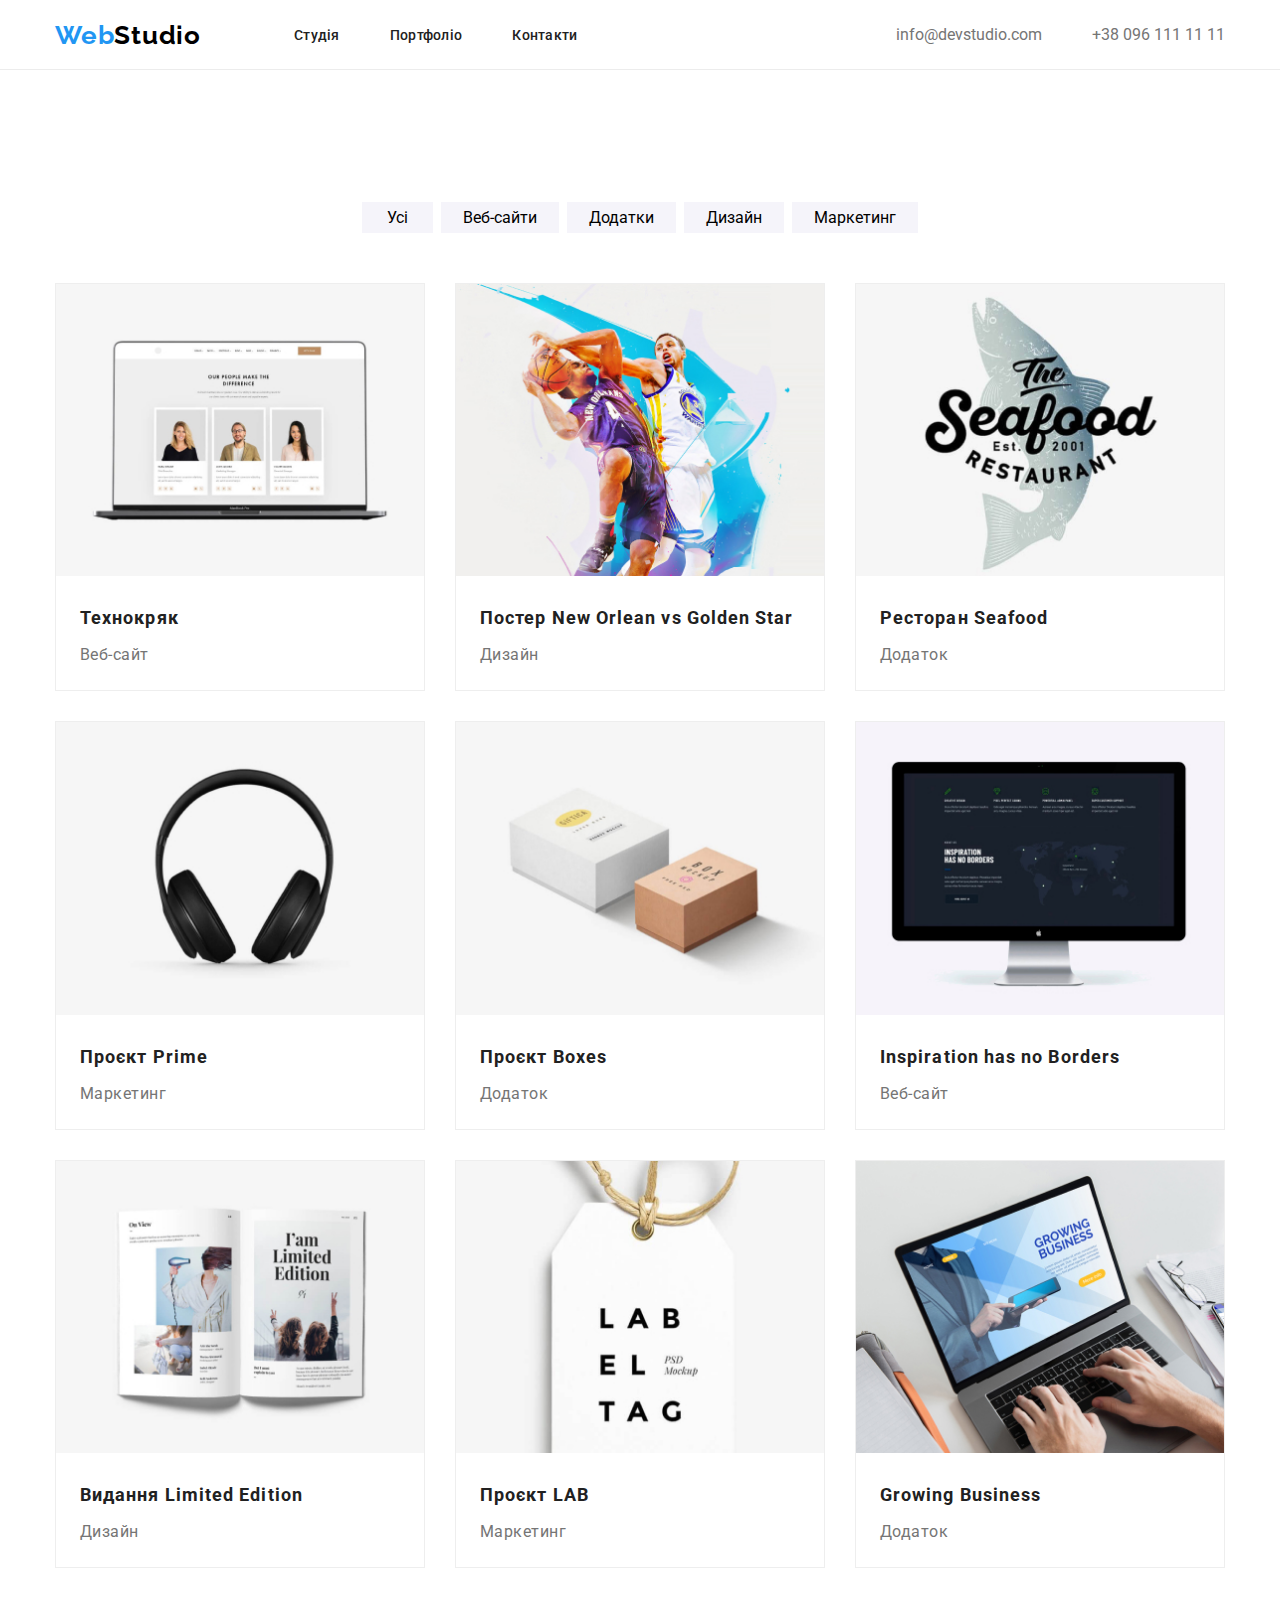
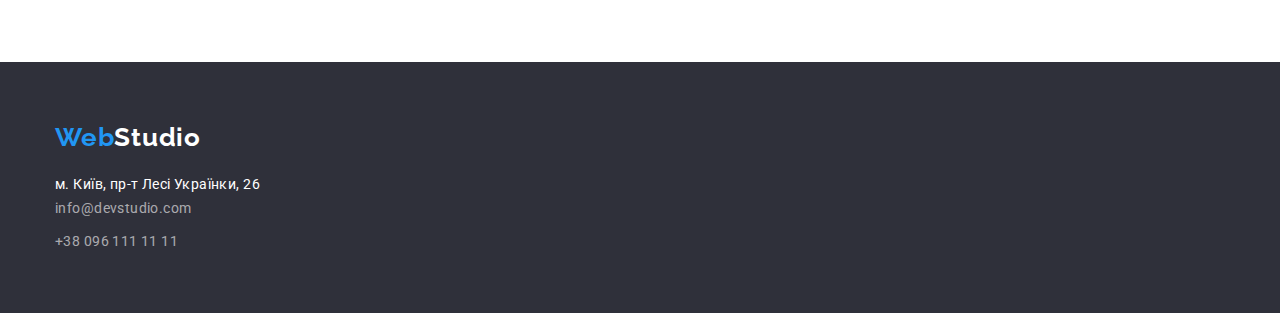
==== gallery.html @ 4a5b1b94 "1" ====
<!DOCTYPE html>
<html lang="en">
<head>
    <meta charset="UTF-8">
    <meta http-equiv="X-UA-Compatible" content="IE=edge">
    <meta name="viewport" content="width=device-width, initial-scale=1.0">
    <title>Gallery</title>
    <link rel="stylesheet" href="css/main.css">
    <link rel="preconnect" href="https://fonts.googleapis.com">
    <link rel="preconnect" href="https://fonts.gstatic.com" crossorigin>
    <link href="https://fonts.googleapis.com/css2?family=Roboto:wght@400;500;700;900&display=swap" rel="stylesheet">
</head>
<body>
    <header>
        <div class="container">
            <div class="header-page">
                <nav class="header-nav">
                    <a class="logo" href="/"> <span>Web</span>Studio</a>
        
                    <ul class="header-menu">
                        <li class="menu-item"><a class="menu-link" href="#">Студія</a></li>
                        <li class="menu-item"><a class="menu-link" href="gallery.html">Портфоліо</a></li>
                        <li class="menu-item"><a class="menu-link" href="#">Контакти</a></li>
                    </ul>
                </nav>
        
                <ul class="header-contacts">
                    <li class="contacts-item"><a class="contacts-link" href="mailto:info@devstudio.com">info@devstudio.com</a>
                    </li>
                    <li class="contacts-item"><a class="contacts-link" href="tel:+380961111111">+38 096 111 11 11</a></li>
                </ul>
            </div>
        </div>
    </header>

    <main>
        <section class="gallery">
            <div class="container">
                <h1 class="gallery-title">
                    Портфоліо
                </h1>
                <div class="gallery-filter">
                    <ul class="filter-list">
                        <li class="filter-item">Усі</li>
                        <li class="filter-item">Веб-сайти</li>
                        <li class="filter-item">Додатки</li>
                        <li class="filter-item">Дизайн</li>
                        <li class="filter-item">Маркетинг</li>
                    </ul>
                </div>
                <div class="gallery-content">
                    <h1 class="gallery-title title"></h1>

                    <ul class="gallery-list">
                        <li class="gallery-item">
                            <img class="gallery-image" src="images/gallery1.jpg" alt="проєкт Технокряк">
                            <div class="gallery-text">
                                <h2 class="gallery-subtitle subtitle">Технокряк</h2>
                                <p class="gallery-subtext">Веб-сайт</p>
                            </div>
                        </li>
                        <li class="gallery-item">
                            <img class="gallery-image" src="images/gallery2.jpg" alt="баскетбол">
                            <div class="gallery-text">
                                <h2 class="gallery-subtitle subtitle">Постер New Orlean vs Golden Star</h2>
                                <p class="gallery-subtext">Дизайн</p>
                            </div>
                        </li>
                        <li class="gallery-item">
                            <img class="gallery-image" src="images/gallery3.jpg" alt="логотип Seafood">
                            <div class="gallery-text">
                                <h2 class="gallery-subtitle subtitle">Ресторан Seafood</h2>
                                <p class="gallery-subtext">Додаток</p>
                            </div>
                        </li>
                        <li class="gallery-item">
                            <img class="gallery-image" src="images/gallery4.jpg" alt="навушники">
                            <div class="gallery-text">
                                <h2 class="gallery-subtitle subtitle">Проєкт Prime</h2>
                                <p class="gallery-subtext">Маркетинг</p>
                            </div>
                        </li>
                        <li class="gallery-item">
                            <img class="gallery-image" src="images/gallery5.jpg" alt="коробки">
                            <div class="gallery-text">
                                <h2 class="gallery-subtitle subtitle">Проєкт Boxes</h2>
                                <p class="gallery-subtext">Додаток</p>
                            </div>
                        </li>
                        <li class="gallery-item">
                            <img class="gallery-image" src="images/gallery6.jpg" alt="монітор">
                            <div class="gallery-text">
                                <h2 class="gallery-subtitle subtitle">Inspiration has no Borders</h2>
                                <p class="gallery-subtext">Веб-сайт</p>
                            </div>
                        </li>
                        <li class="gallery-item">
                            <img class="gallery-image" src="images/gallery7.jpg" alt="книга">
                            <div class="gallery-text">
                                <h2 class="gallery-subtitle subtitle">Видання Limited Edition</h2>
                                <p class="gallery-subtext">Дизайн</p>
                            </div>
                        </li>
                        <li class="gallery-item">
                            <img class="gallery-image" src="images/gallery8.jpg" alt="бірка">
                            <div class="gallery-text">
                                <h2 class="gallery-subtitle subtitle">Проєкт LAB</h2>
                                <p class="gallery-subtext">Маркетинг</p>
                            </div>
                        </li>
                        <li class="gallery-item">
                            <img class="gallery-image" src="images/gallery9.jpg" alt="ноутбук">
                            <div class="gallery-text">
                                <h2 class="gallery-subtitle subtitle">Growing Business</h2>
                                <p class="gallery-subtext">Додаток</p>
                            </div>
                        </li>
                    </ul>
                </div>
            </div>
        </section>
    </main>

    <footer>
       <div class="container">
        <a class="logo footer-logo" href="/"><span>Web</span>Studio</a>
        <address class="footer-adress">
            м. Київ, пр-т Лесі Українки, 26
            <a class="adress-item" href="mailto:info@devstudio.com">info@devstudio.com</a>
            <a class="adress-item" href="tel:+380961111111">+38 096 111 11 11</a>
        </address>
       </div>
    </footer>
</body>
</html>
---- css/main.css ----
:root {
    --title-color: #212121;
    --main-text-color: #757575;
    --accent-color: #2196F3;
    --bg-color: #2F303A;
    --bg-gray: #F5F4FA;
}

/* add font'Raleway'; */

@font-face {
    font-family: "Raleway";
    src:
        url("/fonts/Raleway/Raleway-Bold.woff2") format("woff2"),
        url("/fonts/Raleway/Raleway-Bold.woff") format("woff");
}

h1, h2, h3, h4, h5, h6 {
    margin: 0;
    padding: 0;
}

p {
    margin: 0;
    padding: 0;
}


body {
    font-family: 'Roboto', sans-serif;
    margin: 0;
    padding: 0;

    box-sizing: border-box;
}

ul {
    list-style: none;
    padding: 0;
    margin: 0;
}

a {
    text-decoration: none;
}

.container {
    max-width: 1170px;
    padding: 0 15px;
    margin: 0 auto;
}

.title {
    color: var(--title-color);

    text-align: center;
    font-size: 36px;
    font-weight: 700;
    letter-spacing: 1.08px;
}

.subtitle {
    color: var(--title-color);
}

/* header */

header {
    padding: 5px 0;
    border-bottom: 1px solid #ECECEC;
}

.header-page {
    display: flex;
    align-items: center;

}

.header-nav {
    display: flex;
    align-items: center;
}

.logo {
    font-family: 'Raleway', sans-serif;

    color: #000;
    font-size: 26px;
    font-style: normal;
    font-weight: 700;
    letter-spacing: 0.78px;
}

.logo span {
    color: var(--accent-color);
}

.header-menu {
    display: flex;
    padding: 0;

    margin-left: 93px;
}

.menu-item:not(:last-child) {
    margin-right: 50px;
}

.header-nav .menu-link {
    color: var(--title-color);

    font-size: 14px;
    font-weight: 500;
    letter-spacing: 0.28px;

    display: block;
    padding: 20px 0;
}

.header-contacts {
    margin-left: auto;
    display: flex;
}

.contacts-item:not(:last-child) {
    margin-right: 50px;
}

.header-contacts .contacts-link {
    color: var(--main-text-color);

    display: block;
    padding: 20px 0;
}

.header-nav .menu-link:hover, .contacts-link:hover  {
    color: var(--accent-color);
}

/* hero */

.hero {
    background-color: var(--bg-color);
    padding: 200px 0;
}

.hero-title {
    color: #fff;

    text-align: center;
    font-size: 44px;
    font-weight: 900;
    line-height: 60px;
    letter-spacing: 2.64px;
    text-transform: uppercase;

    margin-bottom: 30px;
}

.hero-button {
    color: #fff;
    background: var(--accent-color);
    text-align: center;
    font-size: 16px;
    font-weight: 700;
    line-height: 30px;
    letter-spacing: 0.96px;
    cursor: pointer;

    padding: 10px 32px;
    display: block;
    margin: 0 auto;

    border-radius: 4px;
    border: transparent;
    box-shadow: 0px 4px 4px 0px rgba(0, 0, 0, 0.15);
}


/* advantages */

.advantages {
    padding: 94px 0;
}

.advantages-title.title {
    visibility: hidden;
}

.advantages-list {
    display: flex;
}

.advantages-item:not(:last-child) {
    margin-right: 30px;
}

.advantages-subtitle {
    color: var(--title-color);

    font-size: 14px;
    font-weight: 700;
    letter-spacing: 0.42px;
    text-transform: uppercase;
}

.advantages-text {
    color: var(--main-text-color);


    font-size: 14px;
    font-weight: 400;
    line-height: 24px;
    letter-spacing: 0.42px;
}

/* activities */

.activities {
    padding-bottom: 94px;
}

.activities-title {
    margin-bottom: 50px;
}

.activities-list {
    display: flex;
    
}

.activities-item {
    width: 370px;
}

.activities-item:not(:last-child) {
    margin-right: 30px;
}

.activities-image {
    width: 100%;
}

/* team */

.team {
    background: var(--bg-gray);
    padding: 94px 0;
}

.team-title {
    margin-bottom: 50px;
}

.team-list {
    display: flex;
}

.team-item {
    padding-bottom: 30px;
    background: #fff;

    box-shadow: 0px 2px 1px 0px rgba(0, 0, 0, 0.20), 0px 1px 1px 0px rgba(0, 0, 0, 0.14), 0px 1px 3px 0px rgba(0, 0, 0, 0.12);
    border-radius: 0px 0px 4px 4px;
}

.team-item:not(:last-child) {
    margin-right: 30px;
}

.team-photo {
    margin-bottom: 30px;
}

.team-subtitle {
    text-align: center;
    font-size: 16px;
    font-weight: 500;
    letter-spacing: 0.48px;

    margin-bottom: 10px;
}

.team-descr {
    color: var(--main-text-color);

    text-align: center;
    font-size: 16px;
    font-weight: 400;
    letter-spacing: 0.48px;
}


/* gallery */

.gallery {
    padding: 94px 0;
}

.gallery-title {
    visibility: hidden;
}

.gallery-filter {
    margin-bottom: 50px;
}

.filter-list {
    display: flex;
    justify-content: center;
    align-items: center;
}

.filter-item {
    padding: 6px 25px;
    background: var(--bg-gray);
    cursor: pointer;
}

.filter-item:not(:first-child) {
    padding: 6px 22px;
}

.filter-item:not(:last-child) {
    margin-right: 8px;
}

.filter-item:hover {
    background: var(--accent-color);
    color: #fff;
}


.gallery-list {
    display: flex;
    flex-wrap: wrap;

    /* margin: -15px; - альтернативный вариант*/
}

.gallery-item {
    width: calc((100% - 66px) / 3);
    margin-right: 30px;
    padding-bottom: 20px;
    border: 1px solid #EEEEEE;

    /* margin: 15px; - альтернативный вариант*/
}

.gallery-item:nth-child(3n) {
    margin-right: 0;
}

.gallery-item:not(:nth-last-child(-n + 3)) {
    margin-bottom: 30px;
}

.gallery-image {
    width: 100%;
    margin-bottom: 20px;
}

.gallery-text {
    margin-left: 24px;
}

.gallery-subtitle {
    font-size: 18px;
    margin-bottom: 4px;
    line-height: 36px;
    letter-spacing: 1.08px;
}

.gallery-subtext {
    font-size: 16px;
    color: var(--main-text-color);
    line-height: 30px;
    letter-spacing: 0.48px;
}




/* footer */

footer {
    background: var(--bg-color);
    padding: 60px 0;
}

.footer-logo {
    color: #fff;

    display: block;
    margin-bottom: 20px;
}

.footer-adress {
    color: #fff;

    font-size: 14px;
    font-weight: 400;
    font-style: normal;
    line-height: 24px;
    letter-spacing: 0.42px;
}

.adress-descr {
    margin-bottom: 9px;
}

.adress-item {
    color: rgba(255, 255, 255, 0.60);

    font-size: 14px;
    font-weight: 400;
    line-height: 24px;
    letter-spacing: 0.42px;

    display: block;
}

.adress-item:not(:last-child) {
    margin-bottom: 9px;
}
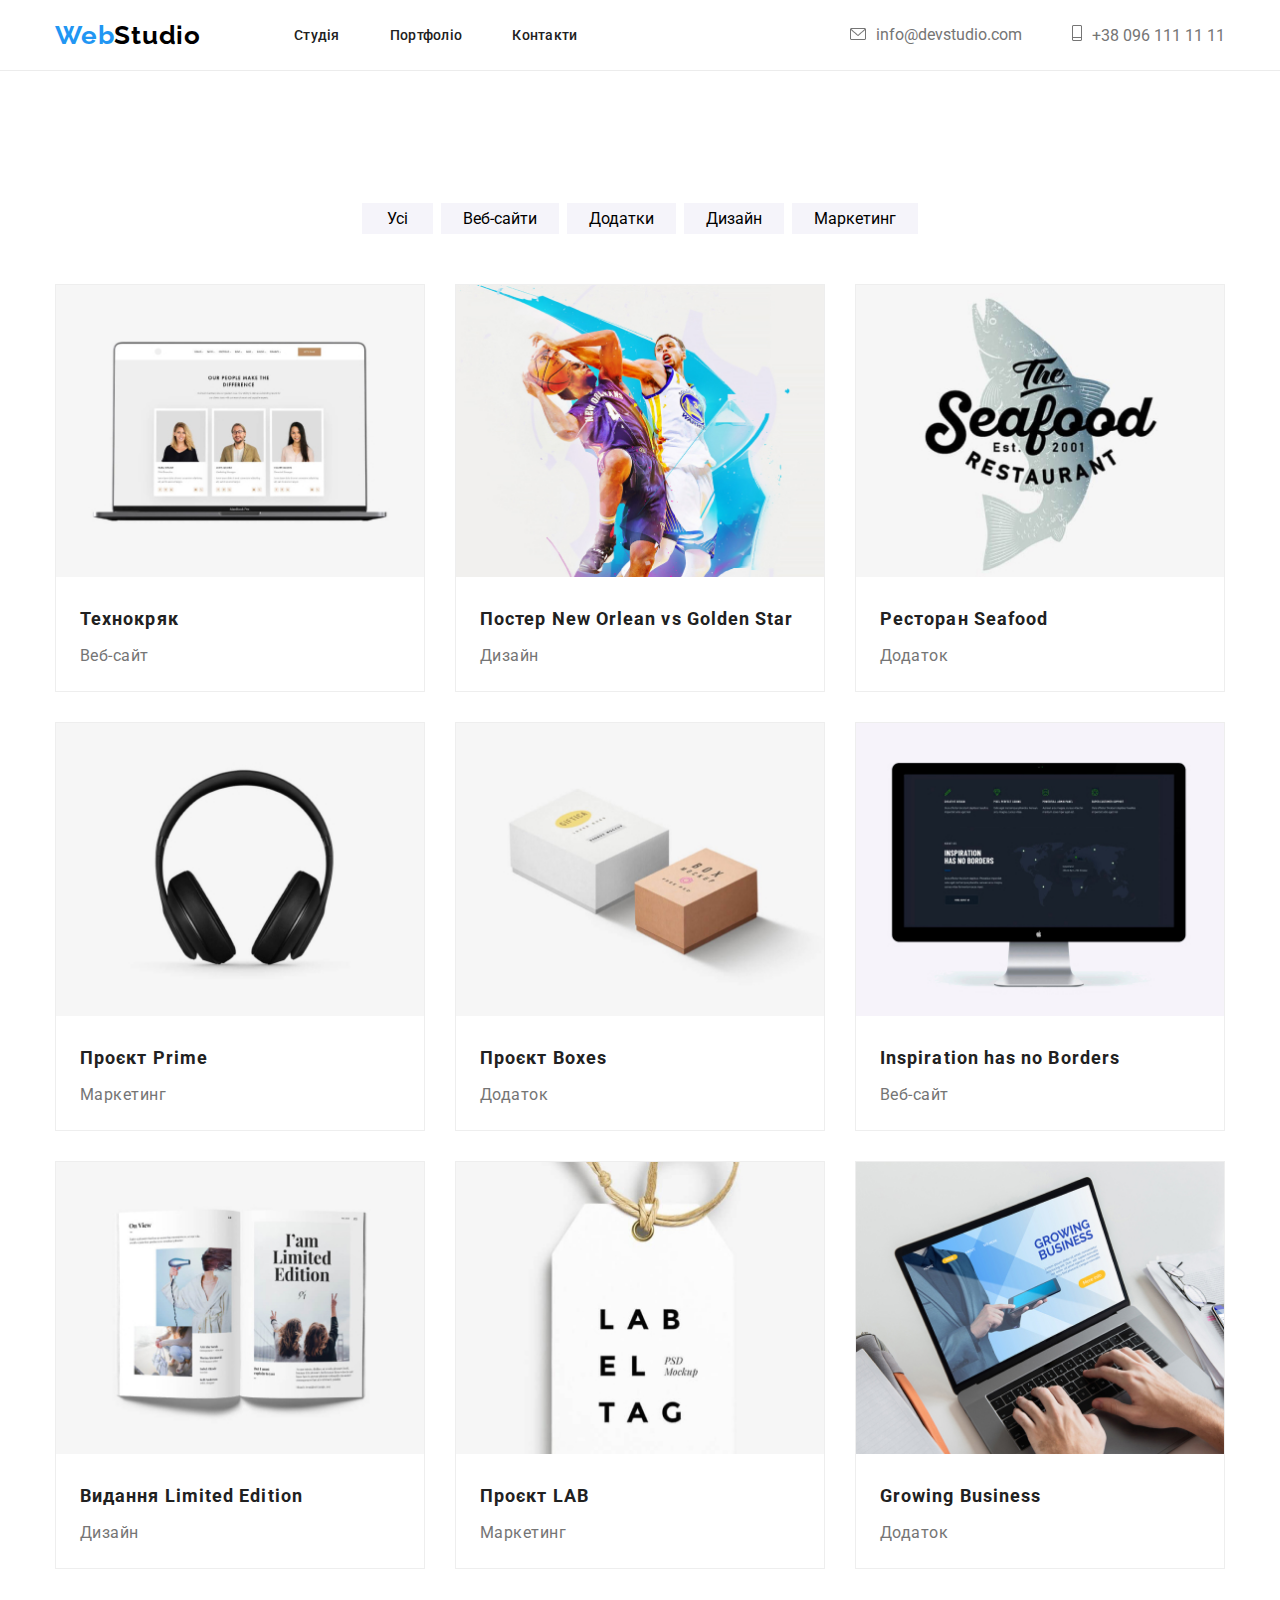
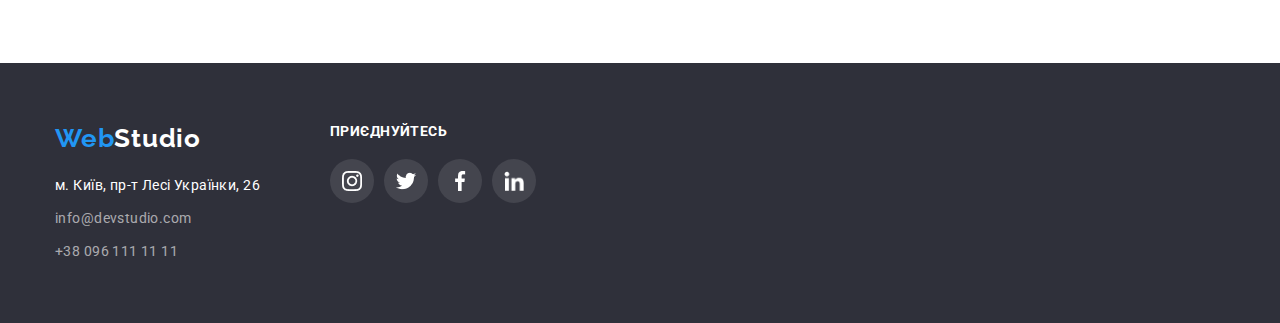
==== commit e5b3154c: "add social ico, ::before elements, end  advantages section" ====
--- a/gallery.html
+++ b/gallery.html
@@ -1,11 +1,11 @@
 <!DOCTYPE html>
-<html lang="en">
+<html lang="uk-UA">
 <head>
     <meta charset="UTF-8">
     <meta http-equiv="X-UA-Compatible" content="IE=edge">
     <meta name="viewport" content="width=device-width, initial-scale=1.0">
     <title>Gallery</title>
-    <link rel="stylesheet" href="css/main.css">
+    <link rel="stylesheet" href="css/gallery.css">
     <link rel="preconnect" href="https://fonts.googleapis.com">
     <link rel="preconnect" href="https://fonts.gstatic.com" crossorigin>
     <link href="https://fonts.googleapis.com/css2?family=Roboto:wght@400;500;700;900&display=swap" rel="stylesheet">
@@ -16,18 +16,19 @@
             <div class="header-page">
                 <nav class="header-nav">
                     <a class="logo" href="/"> <span>Web</span>Studio</a>
-        
+    
                     <ul class="header-menu">
                         <li class="menu-item"><a class="menu-link" href="#">Студія</a></li>
                         <li class="menu-item"><a class="menu-link" href="gallery.html">Портфоліо</a></li>
                         <li class="menu-item"><a class="menu-link" href="#">Контакти</a></li>
                     </ul>
                 </nav>
-        
+    
                 <ul class="header-contacts">
-                    <li class="contacts-item"><a class="contacts-link" href="mailto:info@devstudio.com">info@devstudio.com</a>
-                    </li>
-                    <li class="contacts-item"><a class="contacts-link" href="tel:+380961111111">+38 096 111 11 11</a></li>
+                    <li class="contacts-item"><a class="contacts-link contacts-mail"
+                            href="mailto:info@devstudio.com">info@devstudio.com</a></li>
+                    <li class="contacts-item"><a class="contacts-link contacts-tel" href="tel:+380961111111">+38 096 111 11
+                            11</a></li>
                 </ul>
             </div>
         </div>
@@ -122,14 +123,29 @@
     </main>
 
     <footer>
-       <div class="container">
-        <a class="logo footer-logo" href="/"><span>Web</span>Studio</a>
-        <address class="footer-adress">
-            м. Київ, пр-т Лесі Українки, 26
-            <a class="adress-item" href="mailto:info@devstudio.com">info@devstudio.com</a>
-            <a class="adress-item" href="tel:+380961111111">+38 096 111 11 11</a>
-        </address>
-       </div>
+        <div class="container">
+            <div class="footer-content">
+                <div class="footer-info">
+                    <a class="footer-logo logo" href="/"><span>Web</span>Studio</a>
+                    <address class="footer-adress">
+                        <p class="adress-descr">м. Київ, пр-т Лесі Українки, 26</p>
+                        <a class="adress-item" href="mailto:info@devstudio.com">info@devstudio.com</a>
+                        <a class="adress-item" href="tel:+380961111111">+38 096 111 11 11</a>
+                    </address>
+                </div>
+    
+                <div class="footer-social">
+                    <h3 class="social-title">приєднуйтесь</h3>
+                    <div class="social-list">
+                        <a href="" class="social-item social-inst"></a>
+                        <a href="" class="social-item social-twitter"></a>
+                        <a href="" class="social-item social-facebook"></a>
+                        <a href="" class="social-item social-linkedin"></a>
+                    </div>
+                </div>
+            </div>
+        </div>
+    
     </footer>
 </body>
 </html>--- a/css/gallery.css
+++ b/css/gallery.css
@@ -0,0 +1,363 @@
+:root {
+    --title-color: #212121;
+    --main-text-color: #757575;
+    --accent-color: #2196F3;
+    --bg-color: #2F303A;
+    --bg-gray: #F5F4FA;
+}
+
+/* add font'Raleway'; */
+
+@font-face {
+    font-family: "Raleway";
+    src:
+        url("/fonts/Raleway/Raleway-Bold.woff2") format("woff2"),
+        url("/fonts/Raleway/Raleway-Bold.woff") format("woff");
+}
+
+h1,
+h2,
+h3,
+h4,
+h5,
+h6 {
+    margin: 0;
+    padding: 0;
+}
+
+p {
+    margin: 0;
+    padding: 0;
+}
+
+
+body {
+    font-family: 'Roboto', sans-serif;
+    margin: 0;
+    padding: 0;
+
+    box-sizing: border-box;
+}
+
+ul {
+    list-style: none;
+    padding: 0;
+    margin: 0;
+}
+
+a {
+    text-decoration: none;
+}
+
+.container {
+    max-width: 1170px;
+    padding: 0 15px;
+    margin: 0 auto;
+}
+
+.title {
+    color: var(--title-color);
+
+    text-align: center;
+    font-size: 36px;
+    font-weight: 700;
+    letter-spacing: 1.08px;
+}
+
+.subtitle {
+    color: var(--title-color);
+}
+
+/* header */
+
+header {
+    padding: 5px 0;
+    border-bottom: 1px solid #ECECEC;
+}
+
+.header-page {
+    display: flex;
+    align-items: center;
+
+}
+
+.header-nav {
+    display: flex;
+    align-items: center;
+}
+
+.logo {
+    font-family: 'Raleway', sans-serif;
+
+    color: #000;
+    font-size: 26px;
+    font-style: normal;
+    font-weight: 700;
+    letter-spacing: 0.78px;
+}
+
+.logo span {
+    color: var(--accent-color);
+}
+
+.header-menu {
+    display: flex;
+    padding: 0;
+
+    margin-left: 93px;
+}
+
+.menu-item:not(:last-child) {
+    margin-right: 50px;
+}
+
+.header-nav .menu-link {
+    color: var(--title-color);
+
+    font-size: 14px;
+    font-weight: 500;
+    letter-spacing: 0.28px;
+
+    display: block;
+    padding: 20px 0;
+}
+
+.header-contacts {
+    margin-left: auto;
+    display: flex;
+}
+
+.contacts-item:not(:last-child) {
+    margin-right: 50px;
+}
+
+.header-contacts .contacts-link {
+    color: var(--main-text-color);
+
+    display: block;
+    padding: 20px 0;
+}
+
+.contacts-mail::before {
+    content: "";
+    background-image: url(../images/ico/envelope.png);
+    background-size: contain;
+    background-repeat: no-repeat;
+    width: 16px;
+    height: 12px;
+    margin-right: 10px;
+    display: inline-block;
+}
+
+.contacts-tel::before {
+    content: "";
+    background-image: url(../images/ico/tel.png);
+    background-size: contain;
+    background-repeat: no-repeat;
+    width: 10px;
+    height: 16px;
+    margin-right: 10px;
+    display: inline-block;
+}
+
+.header-nav .menu-link:hover,
+.contacts-link:hover {
+    color: var(--accent-color);
+}
+
+/* gallery */
+
+.gallery {
+    padding: 94px 0;
+}
+
+.gallery-title {
+    visibility: hidden;
+}
+
+.gallery-filter {
+    margin-bottom: 50px;
+}
+
+.filter-list {
+    display: flex;
+    justify-content: center;
+    align-items: center;
+}
+
+.filter-item {
+    padding: 6px 25px;
+    background: var(--bg-gray);
+    cursor: pointer;
+}
+
+.filter-item:not(:first-child) {
+    padding: 6px 22px;
+}
+
+.filter-item:not(:last-child) {
+    margin-right: 8px;
+}
+
+.filter-item:hover {
+    background: var(--accent-color);
+    color: #fff;
+}
+
+
+.gallery-list {
+    display: flex;
+    flex-wrap: wrap;
+
+    /* margin: -15px; - альтернативный вариант*/
+}
+
+.gallery-item {
+    width: calc((100% - 66px) / 3);
+    margin-right: 30px;
+    padding-bottom: 20px;
+    border: 1px solid #EEEEEE;
+
+    /* margin: 15px; - альтернативный вариант*/
+}
+
+.gallery-item:nth-child(3n) {
+    margin-right: 0;
+}
+
+.gallery-item:not(:nth-last-child(-n + 3)) {
+    margin-bottom: 30px;
+}
+
+.gallery-image {
+    width: 100%;
+    margin-bottom: 20px;
+}
+
+.gallery-text {
+    margin-left: 24px;
+}
+
+.gallery-subtitle {
+    font-size: 18px;
+    margin-bottom: 4px;
+    line-height: 36px;
+    letter-spacing: 1.08px;
+}
+
+.gallery-subtext {
+    font-size: 16px;
+    color: var(--main-text-color);
+    line-height: 30px;
+    letter-spacing: 0.48px;
+}
+
+/* footer */
+
+footer {
+    background: var(--bg-color);
+    padding: 60px 0;
+}
+
+.footer-content {
+    display: flex;
+    align-items: top;
+}
+
+.footer-info {
+    margin-right: 70px;
+}
+
+.footer-logo {
+    color: #fff;
+
+    display: block;
+    margin-bottom: 20px;
+}
+
+.footer-adress {
+    color: #fff;
+
+    font-size: 14px;
+    font-weight: 400;
+    font-style: normal;
+    line-height: 24px;
+    letter-spacing: 0.42px;
+}
+
+.adress-descr {
+    margin-bottom: 9px;
+}
+
+.adress-item {
+    color: rgba(255, 255, 255, 0.60);
+
+    font-size: 14px;
+    font-weight: 400;
+    line-height: 24px;
+    letter-spacing: 0.42px;
+
+    display: block;
+}
+
+.adress-item:not(:last-child) {
+    margin-bottom: 9px;
+}
+
+.social-title {
+    color: #FFF;
+    font-size: 14px;
+    font-weight: 700;
+    letter-spacing: 0.42px;
+    text-transform: uppercase;
+    margin-bottom: 20px;
+}
+
+.social-list {
+    display: flex;
+    align-items: center;
+}
+
+.social-item {
+    background-color: rgba(255, 255, 255, 0.10);
+    width: 44px;
+    height: 44px;
+    display: flex;
+    align-items: center;
+    justify-content: center;
+    border-radius: 50%;
+}
+
+.social-item::before {
+    content: '';
+    display: flex;
+    width: 20px;
+    height: 20px;
+    background-size: contain;
+    background-position: center;
+    background-repeat: no-repeat;
+}
+
+.social-item:hover {
+    background-color: var(--accent-color);
+}
+
+.social-item:not(:last-child) {
+    margin-right: 10px;
+}
+
+.social-item.social-inst::before {
+    background-image: url(../images/ico/footer-inst.png);
+}
+
+.social-item.social-twitter::before {
+    background-image: url(../images/ico/footer-twitter.png);
+}
+
+.social-item.social-facebook::before {
+    background-image: url(../images/ico/footer-facebook.png);
+}
+
+.social-item.social-linkedin::before {
+    background-image: url(../images/ico/footer-linkedin.png);
+}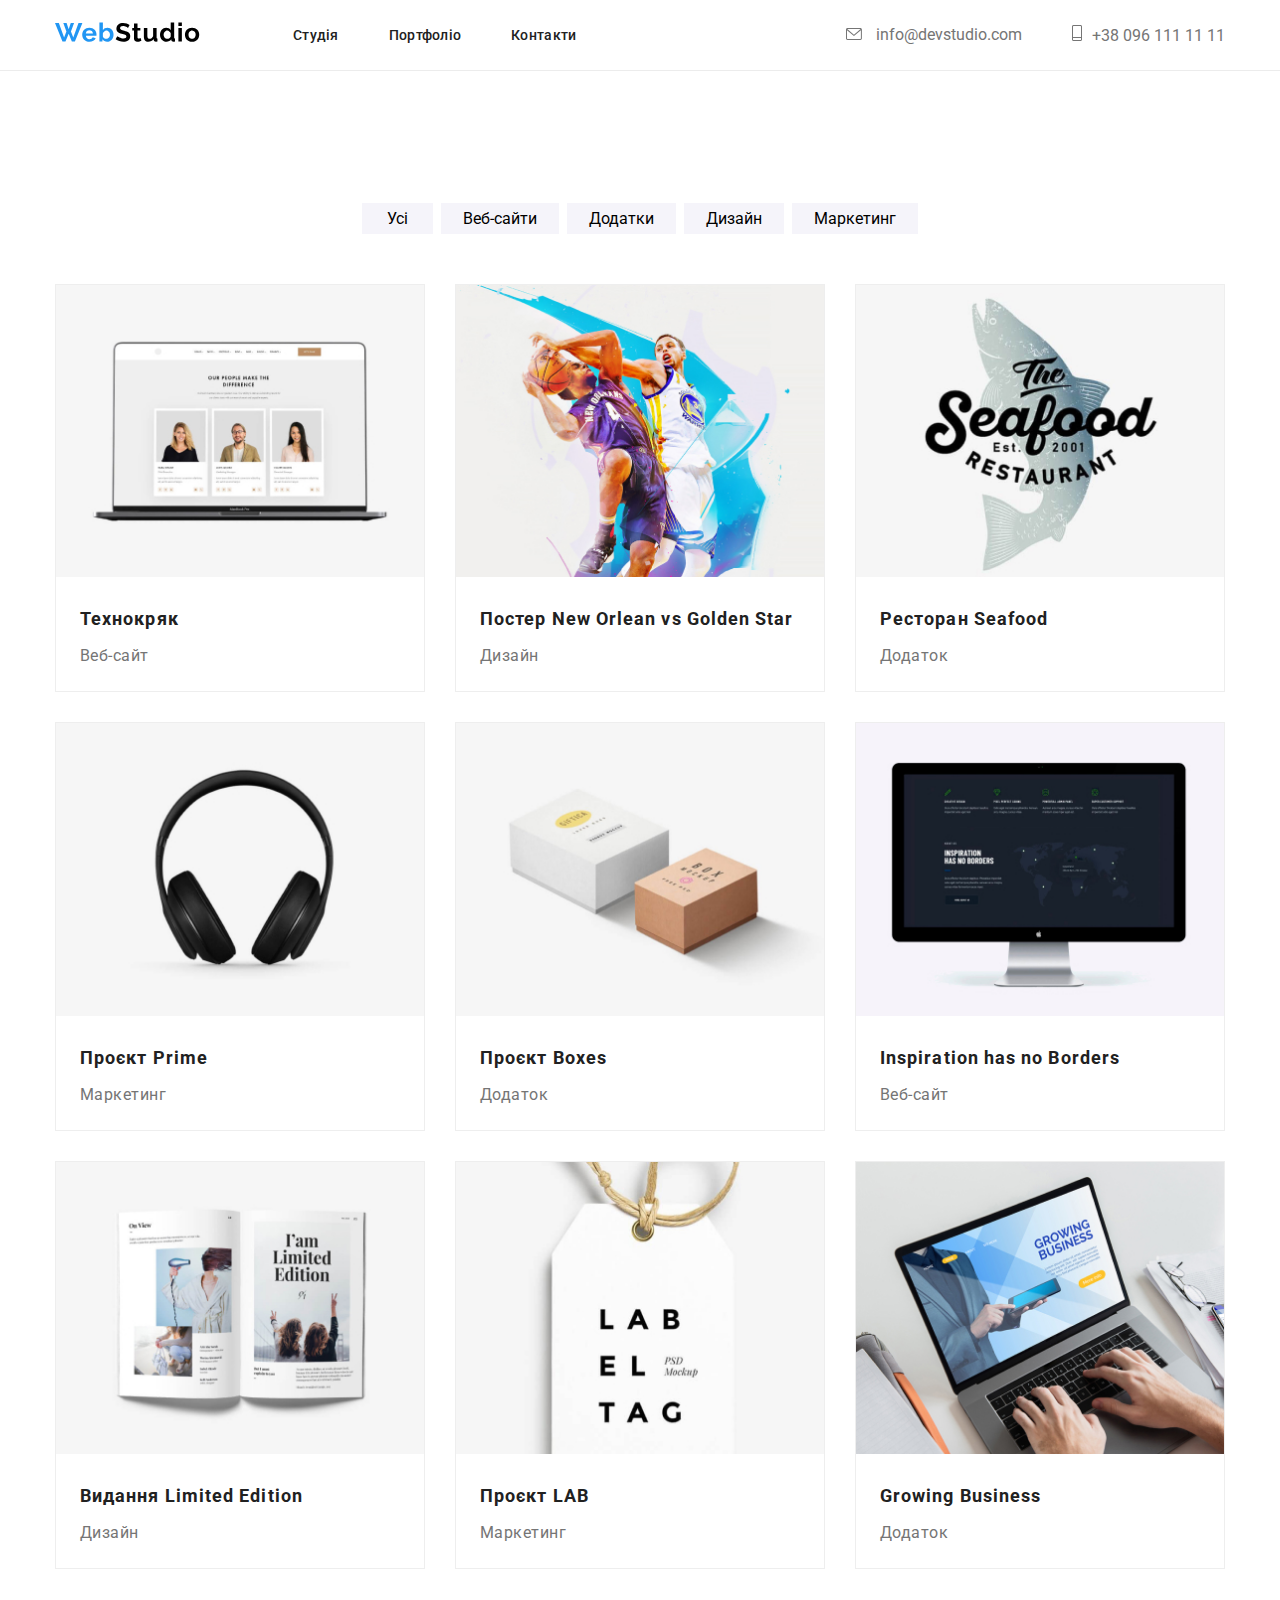
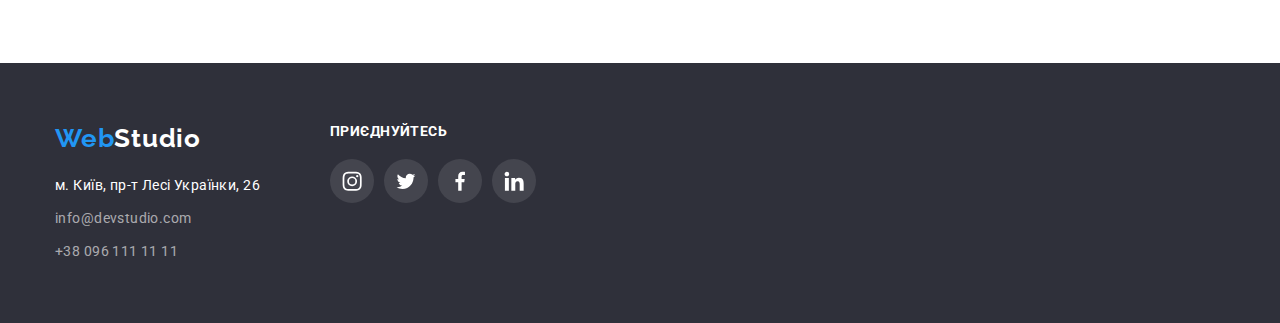
==== commit 2f2178eb: "add svg elements" ====
--- a/gallery.html
+++ b/gallery.html
@@ -5,6 +5,7 @@
     <meta http-equiv="X-UA-Compatible" content="IE=edge">
     <meta name="viewport" content="width=device-width, initial-scale=1.0">
     <title>Gallery</title>
+    <link rel="stylesheet" href="css/main.css">
     <link rel="stylesheet" href="css/gallery.css">
     <link rel="preconnect" href="https://fonts.googleapis.com">
     <link rel="preconnect" href="https://fonts.gstatic.com" crossorigin>
@@ -15,20 +16,33 @@
         <div class="container">
             <div class="header-page">
                 <nav class="header-nav">
-                    <a class="logo" href="/"> <span>Web</span>Studio</a>
+                    <a class="logo" href="/"><svg class="logo-icon">
+                            <use href="images/icons/symbol-defs.svg#icon-logo"></use>
+                        </svg></a>
     
                     <ul class="header-menu">
                         <li class="menu-item"><a class="menu-link" href="#">Студія</a></li>
-                        <li class="menu-item"><a class="menu-link" href="gallery.html">Портфоліо</a></li>
+                        <li class="menu-item"><a class="menu-link active" href="gallery.html">Портфоліо</a></li>
                         <li class="menu-item"><a class="menu-link" href="#">Контакти</a></li>
                     </ul>
                 </nav>
     
                 <ul class="header-contacts">
-                    <li class="contacts-item"><a class="contacts-link contacts-mail"
-                            href="mailto:info@devstudio.com">info@devstudio.com</a></li>
-                    <li class="contacts-item"><a class="contacts-link contacts-tel" href="tel:+380961111111">+38 096 111 11
-                            11</a></li>
+                    <li class="contacts-item">
+                        <a class="contacts-link contacts-mail" href="mailto:info@devstudio.com">
+                            <svg class="icon-envelope">
+                                <use href="images/icons/symbol-defs.svg#icon-envelope"></use>
+                            </svg>
+                            info@devstudio.com
+                        </a>
+                    </li>
+                    <li class="contacts-item">
+                        <a class="contacts-link contacts-tel" href="tel:+380961111111">
+                            <svg class="icon-tel">
+                                <use href="images/icons/symbol-defs.svg#icon-tel"></use>
+                            </svg>+38 096 111 11 11
+                        </a>
+                    </li>
                 </ul>
             </div>
         </div>
@@ -137,10 +151,26 @@
                 <div class="footer-social">
                     <h3 class="social-title">приєднуйтесь</h3>
                     <div class="social-list">
-                        <a href="" class="social-item social-inst"></a>
-                        <a href="" class="social-item social-twitter"></a>
-                        <a href="" class="social-item social-facebook"></a>
-                        <a href="" class="social-item social-linkedin"></a>
+                        <a href="" class="social-item social-inst">
+                            <svg class="social-icon footer-link">
+                                <use href="images/icons/symbol-defs.svg#icon-instagram"></use>
+                            </svg>
+                        </a>
+                        <a href="" class="social-item social-twitter">
+                            <svg class="social-icon footer-link">
+                                <use href="images/icons/symbol-defs.svg#icon-twitter"></use>
+                            </svg>
+                        </a>
+                        <a href="" class="social-item social-facebook">
+                            <svg class="social-icon footer-link">
+                                <use href="images/icons/symbol-defs.svg#icon-facebook"></use>
+                            </svg>
+                        </a>
+                        <a href="" class="social-item social-linkedin">
+                            <svg class="social-icon footer-link">
+                                <use href="images/icons/symbol-defs.svg#icon-linkedin"></use>
+                            </svg>
+                        </a>
                     </div>
                 </div>
             </div>
--- a/css/main.css
+++ b/css/main.css
@@ -0,0 +1,553 @@
+:root {
+    --title-color: #212121;
+    --main-text-color: #757575;
+    --accent-color: #2196F3;
+    --bg-color: #2F303A;
+    --bg-gray: #F5F4FA;
+}
+
+/* add font'Raleway'; */
+
+@font-face {
+    font-family: "Raleway";
+    src:
+        url("/fonts/Raleway/Raleway-Bold.woff2") format("woff2"),
+        url("/fonts/Raleway/Raleway-Bold.woff") format("woff");
+}
+
+h1, h2, h3, h4, h5, h6 {
+    margin: 0;
+    padding: 0;
+}
+
+p {
+    margin: 0;
+    padding: 0;
+}
+
+
+body {
+    font-family: 'Roboto', sans-serif;
+    margin: 0;
+    padding: 0;
+
+    box-sizing: border-box;
+}
+
+ul {
+    list-style: none;
+    padding: 0;
+    margin: 0;
+}
+
+a {
+    text-decoration: none;
+}
+
+.container {
+    max-width: 1170px;
+    padding: 0 15px;
+    margin: 0 auto;
+}
+
+.title {
+    color: var(--title-color);
+
+    text-align: center;
+    font-size: 36px;
+    font-weight: 700;
+    letter-spacing: 1.08px;
+}
+
+.subtitle {
+    color: var(--title-color);
+}
+
+/* header */
+
+header {
+    padding: 5px 0;
+    border-bottom: 1px solid #ECECEC;
+}
+
+.header-page {
+    display: flex;
+    align-items: center;
+
+}
+
+.header-nav {
+    display: flex;
+    align-items: center;
+}
+
+.logo {
+    font-family: 'Raleway', sans-serif;
+
+    color: #000;
+    font-size: 26px;
+    font-style: normal;
+    font-weight: 700;
+    letter-spacing: 0.78px;
+
+    
+}
+
+.logo-icon {
+    width: 145px;
+    height: 31px;
+}
+
+.logo span {
+    color: var(--accent-color);
+}
+
+.header-menu {
+    display: flex;
+    padding: 0;
+
+    margin-left: 93px;
+}
+
+.menu-item:not(:last-child) {
+    margin-right: 50px;
+}
+
+.header-nav .menu-link {
+    color: var(--title-color);
+
+    font-size: 14px;
+    font-weight: 500;
+    letter-spacing: 0.28px;
+
+    display: block;
+    padding: 20px 0;
+}
+
+.menu-link::after {
+    content: '';
+}
+
+.header-contacts {
+    margin-left: auto;
+    display: flex;
+}
+
+.contacts-item:not(:last-child) {
+    margin-right: 50px;
+}
+
+.header-contacts .contacts-link {
+    color: var(--main-text-color);
+
+    display: block;
+    padding: 20px 0;
+}
+
+.icon-envelope {
+    width: 16px;
+    height: 12px;
+    margin-right: 10px;
+    fill: currentColor;
+}
+
+.icon-tel {
+    width: 10px;
+    height: 16px;
+    margin-right: 10px;
+    fill: currentColor;
+}
+
+.header-nav .menu-link:hover, .contacts-link:hover  {
+    color: var(--accent-color);
+}
+
+/* -----------------hero----------------------------- */
+
+.hero {
+    background-image: linear-gradient(to right, rgba(47, 48, 58, 0.40), rgba(47, 48, 58, 0.40)), url('../images/hero.jpg');
+    background-position: top;
+    background-size: cover;
+    background-repeat: no-repeat;
+    padding: 200px 0;
+}
+
+.hero-title {
+    color: #fff;
+
+    text-align: center;
+    font-size: 44px;
+    font-weight: 900;
+    line-height: 60px;
+    letter-spacing: 2.64px;
+    text-transform: uppercase;
+
+    margin-bottom: 30px;
+}
+
+.hero-button {
+    color: #fff;
+    background: var(--accent-color);
+    text-align: center;
+    font-size: 16px;
+    font-weight: 700;
+    line-height: 30px;
+    letter-spacing: 0.96px;
+    cursor: pointer;
+
+    padding: 10px 32px;
+    display: block;
+    margin: 0 auto;
+
+    border-radius: 4px;
+    border: transparent;
+    box-shadow: 0px 4px 4px 0px rgba(0, 0, 0, 0.15);
+}
+
+
+/* advantages */
+
+.advantages {
+    padding: 94px 0;
+}
+
+.advantages-title.title {
+    visibility: hidden;
+}
+
+.advantages-list {
+    display: flex;
+}
+
+.advantages-item:not(:last-child) {
+    margin-right: 30px;
+}
+
+.icon-wrap {
+    border-radius: 4px;
+    background: #F5F4FA;
+    height: 120px;
+    display: flex;
+    justify-content: center;
+    align-items: center;
+
+    margin-bottom: 30px;
+}
+
+.adv-icon {
+    width: 70px;
+    height: 70px;
+}
+
+.advantages-subtitle {
+    color: var(--title-color);
+
+    font-size: 14px;
+    font-weight: 700;
+    letter-spacing: 0.42px;
+    text-transform: uppercase;
+}
+
+.advantages-text {
+    color: var(--main-text-color);
+
+
+    font-size: 14px;
+    font-weight: 400;
+    line-height: 24px;
+    letter-spacing: 0.42px;
+}
+
+/* activities */
+
+.activities {
+    padding-bottom: 94px;
+}
+
+.activities-title {
+    margin-bottom: 50px;
+}
+
+.activities-list {
+    display: flex;
+    
+}
+
+.activities-item {
+    width: 370px;
+    position: relative;
+}
+
+.activities-item:not(:last-child) {
+    margin-right: 30px;
+}
+
+.activities-image {
+    width: 100%;
+    height: 100%;
+}
+
+.activities-text {
+    color: #FFF;
+    text-align: center;
+    font-size: 14px;
+    font-weight: 700;
+    letter-spacing: 0.42px;
+    text-transform: uppercase;
+    padding: 27px 0;
+    background: rgba(47, 48, 58, 0.80);
+
+    position: absolute;
+    bottom: 0;
+    width: 100%;
+
+}
+
+/* team */
+
+.team {
+    background: var(--bg-gray);
+    padding: 94px 0;
+}
+
+.team-title {
+    margin-bottom: 50px;
+}
+
+.team-list {
+    display: flex;
+}
+
+.team-item {
+    padding-bottom: 30px;
+    background: #fff;
+
+    box-shadow: 0px 2px 1px 0px rgba(0, 0, 0, 0.20), 0px 1px 1px 0px rgba(0, 0, 0, 0.14), 0px 1px 3px 0px rgba(0, 0, 0, 0.12);
+    border-radius: 0px 0px 4px 4px;
+}
+
+.team-item:not(:last-child) {
+    margin-right: 30px;
+}
+
+.team-photo {
+    margin-bottom: 30px;
+}
+
+.team-subtitle {
+    text-align: center;
+    font-size: 16px;
+    font-weight: 500;
+    letter-spacing: 0.48px;
+
+    margin-bottom: 10px;
+}
+
+.team-descr {
+    color: var(--main-text-color);
+
+    text-align: center;
+    font-size: 16px;
+    font-weight: 400;
+    letter-spacing: 0.48px;
+
+    margin-bottom: 16px;
+}
+
+.team-links {
+    display: flex;
+    justify-content: center;
+}
+
+.team-social {
+    width: 44px;
+    height: 44px;
+    display: flex;
+    justify-content: center;
+    align-items: center;
+    border-radius: 50%;
+}
+
+.team-social:not(:last-child) {
+    margin-right: 10px;
+}
+
+.team-social:hover {
+    background-color: var(--accent-color);
+}
+
+.team-social:hover .social-icon {
+    fill: #fff;
+}
+
+.social-icon {
+    width: 20px;
+    height: 20px;
+    fill: rgba(175, 177, 184, 1);
+}
+
+
+/* clients */
+
+.clients {
+    padding: 50px 0 156px 0;
+}
+
+.clients-title {
+    margin-bottom: 50px;
+}
+
+.clients-list {
+    display: flex;
+}
+
+.clients-item {
+    width: 170px;
+    height: 92px;
+    display: flex;
+    justify-content: center;
+    align-items: center;
+    border-radius: 4px;
+    border: 1px solid #AFB1B8;
+    color: #AFB1B8;
+}
+
+.clients-item:hover {
+    color: var(--accent-color);
+    border-color: var(--accent-color);
+}
+
+.clients-item:not(:last-child) {
+    margin-right: 30px;
+}
+
+.client-logo {
+    width: 44px;
+}
+
+.logo-yaco {
+    width: 41px;
+    height: 47px;
+    fill:currentColor;
+}
+
+.logo-tagline {
+    width: 40px;
+    height: 52px;
+    fill:currentColor;
+}
+
+.logo-company {
+    width: 43px;
+    height: 41px;
+    fill:currentColor;
+}
+
+.logo-foster {
+    width: 85px;
+    height: 41px;
+    fill:currentColor;
+}
+
+.logo-brand {
+    width: 66px;
+    height: 46px;
+    fill:currentColor;
+}
+
+.logo-tagline2 {
+    width: 94px;
+    height: 44px;
+    fill:currentColor;
+}
+
+
+
+
+/* footer */
+
+footer {
+    background: var(--bg-color);
+    padding: 60px 0;
+}
+
+.footer-content {
+    display: flex;
+    align-items: top;
+}
+
+.footer-info {
+    margin-right: 70px;
+}
+
+.footer-logo {
+    color: #fff;
+
+    display: block;
+    margin-bottom: 20px;
+}
+
+.footer-adress {
+    color: #fff;
+
+    font-size: 14px;
+    font-weight: 400;
+    font-style: normal;
+    line-height: 24px;
+    letter-spacing: 0.42px;
+}
+
+.adress-descr {
+    margin-bottom: 9px;
+}
+
+.adress-item {
+    color: rgba(255, 255, 255, 0.60);
+
+    font-size: 14px;
+    font-weight: 400;
+    line-height: 24px;
+    letter-spacing: 0.42px;
+
+    display: block;
+}
+
+.adress-item:not(:last-child) {
+    margin-bottom: 9px;
+}
+
+.social-title {
+    color: #FFF;
+    font-size: 14px;
+    font-weight: 700;
+    letter-spacing: 0.42px;
+    text-transform: uppercase;
+    margin-bottom: 20px;
+}
+
+.social-list {
+    display: flex;
+    align-items: center;
+}
+
+.social-item {
+    background-color: rgba(255, 255, 255, 0.10);
+    width: 44px;
+    height: 44px;
+    display: flex;
+    align-items: center;
+    justify-content: center;
+    border-radius: 50%;
+}
+
+.footer-link {
+    fill: #fff;
+}
+
+.social-item:hover {
+    background-color: var(--accent-color);
+}
+
+.social-item:not(:last-child) {
+    margin-right: 10px;
+}
--- a/css/gallery.css
+++ b/css/gallery.css
@@ -1,170 +1,3 @@
-:root {
-    --title-color: #212121;
-    --main-text-color: #757575;
-    --accent-color: #2196F3;
-    --bg-color: #2F303A;
-    --bg-gray: #F5F4FA;
-}
-
-/* add font'Raleway'; */
-
-@font-face {
-    font-family: "Raleway";
-    src:
-        url("/fonts/Raleway/Raleway-Bold.woff2") format("woff2"),
-        url("/fonts/Raleway/Raleway-Bold.woff") format("woff");
-}
-
-h1,
-h2,
-h3,
-h4,
-h5,
-h6 {
-    margin: 0;
-    padding: 0;
-}
-
-p {
-    margin: 0;
-    padding: 0;
-}
-
-
-body {
-    font-family: 'Roboto', sans-serif;
-    margin: 0;
-    padding: 0;
-
-    box-sizing: border-box;
-}
-
-ul {
-    list-style: none;
-    padding: 0;
-    margin: 0;
-}
-
-a {
-    text-decoration: none;
-}
-
-.container {
-    max-width: 1170px;
-    padding: 0 15px;
-    margin: 0 auto;
-}
-
-.title {
-    color: var(--title-color);
-
-    text-align: center;
-    font-size: 36px;
-    font-weight: 700;
-    letter-spacing: 1.08px;
-}
-
-.subtitle {
-    color: var(--title-color);
-}
-
-/* header */
-
-header {
-    padding: 5px 0;
-    border-bottom: 1px solid #ECECEC;
-}
-
-.header-page {
-    display: flex;
-    align-items: center;
-
-}
-
-.header-nav {
-    display: flex;
-    align-items: center;
-}
-
-.logo {
-    font-family: 'Raleway', sans-serif;
-
-    color: #000;
-    font-size: 26px;
-    font-style: normal;
-    font-weight: 700;
-    letter-spacing: 0.78px;
-}
-
-.logo span {
-    color: var(--accent-color);
-}
-
-.header-menu {
-    display: flex;
-    padding: 0;
-
-    margin-left: 93px;
-}
-
-.menu-item:not(:last-child) {
-    margin-right: 50px;
-}
-
-.header-nav .menu-link {
-    color: var(--title-color);
-
-    font-size: 14px;
-    font-weight: 500;
-    letter-spacing: 0.28px;
-
-    display: block;
-    padding: 20px 0;
-}
-
-.header-contacts {
-    margin-left: auto;
-    display: flex;
-}
-
-.contacts-item:not(:last-child) {
-    margin-right: 50px;
-}
-
-.header-contacts .contacts-link {
-    color: var(--main-text-color);
-
-    display: block;
-    padding: 20px 0;
-}
-
-.contacts-mail::before {
-    content: "";
-    background-image: url(../images/ico/envelope.png);
-    background-size: contain;
-    background-repeat: no-repeat;
-    width: 16px;
-    height: 12px;
-    margin-right: 10px;
-    display: inline-block;
-}
-
-.contacts-tel::before {
-    content: "";
-    background-image: url(../images/ico/tel.png);
-    background-size: contain;
-    background-repeat: no-repeat;
-    width: 10px;
-    height: 16px;
-    margin-right: 10px;
-    display: inline-block;
-}
-
-.header-nav .menu-link:hover,
-.contacts-link:hover {
-    color: var(--accent-color);
-}
-
 /* gallery */
 
 .gallery {
@@ -252,112 +85,3 @@
     letter-spacing: 0.48px;
 }
 
-/* footer */
-
-footer {
-    background: var(--bg-color);
-    padding: 60px 0;
-}
-
-.footer-content {
-    display: flex;
-    align-items: top;
-}
-
-.footer-info {
-    margin-right: 70px;
-}
-
-.footer-logo {
-    color: #fff;
-
-    display: block;
-    margin-bottom: 20px;
-}
-
-.footer-adress {
-    color: #fff;
-
-    font-size: 14px;
-    font-weight: 400;
-    font-style: normal;
-    line-height: 24px;
-    letter-spacing: 0.42px;
-}
-
-.adress-descr {
-    margin-bottom: 9px;
-}
-
-.adress-item {
-    color: rgba(255, 255, 255, 0.60);
-
-    font-size: 14px;
-    font-weight: 400;
-    line-height: 24px;
-    letter-spacing: 0.42px;
-
-    display: block;
-}
-
-.adress-item:not(:last-child) {
-    margin-bottom: 9px;
-}
-
-.social-title {
-    color: #FFF;
-    font-size: 14px;
-    font-weight: 700;
-    letter-spacing: 0.42px;
-    text-transform: uppercase;
-    margin-bottom: 20px;
-}
-
-.social-list {
-    display: flex;
-    align-items: center;
-}
-
-.social-item {
-    background-color: rgba(255, 255, 255, 0.10);
-    width: 44px;
-    height: 44px;
-    display: flex;
-    align-items: center;
-    justify-content: center;
-    border-radius: 50%;
-}
-
-.social-item::before {
-    content: '';
-    display: flex;
-    width: 20px;
-    height: 20px;
-    background-size: contain;
-    background-position: center;
-    background-repeat: no-repeat;
-}
-
-.social-item:hover {
-    background-color: var(--accent-color);
-}
-
-.social-item:not(:last-child) {
-    margin-right: 10px;
-}
-
-.social-item.social-inst::before {
-    background-image: url(../images/ico/footer-inst.png);
-}
-
-.social-item.social-twitter::before {
-    background-image: url(../images/ico/footer-twitter.png);
-}
-
-.social-item.social-facebook::before {
-    background-image: url(../images/ico/footer-facebook.png);
-}
-
-.social-item.social-linkedin::before {
-    background-image: url(../images/ico/footer-linkedin.png);
-}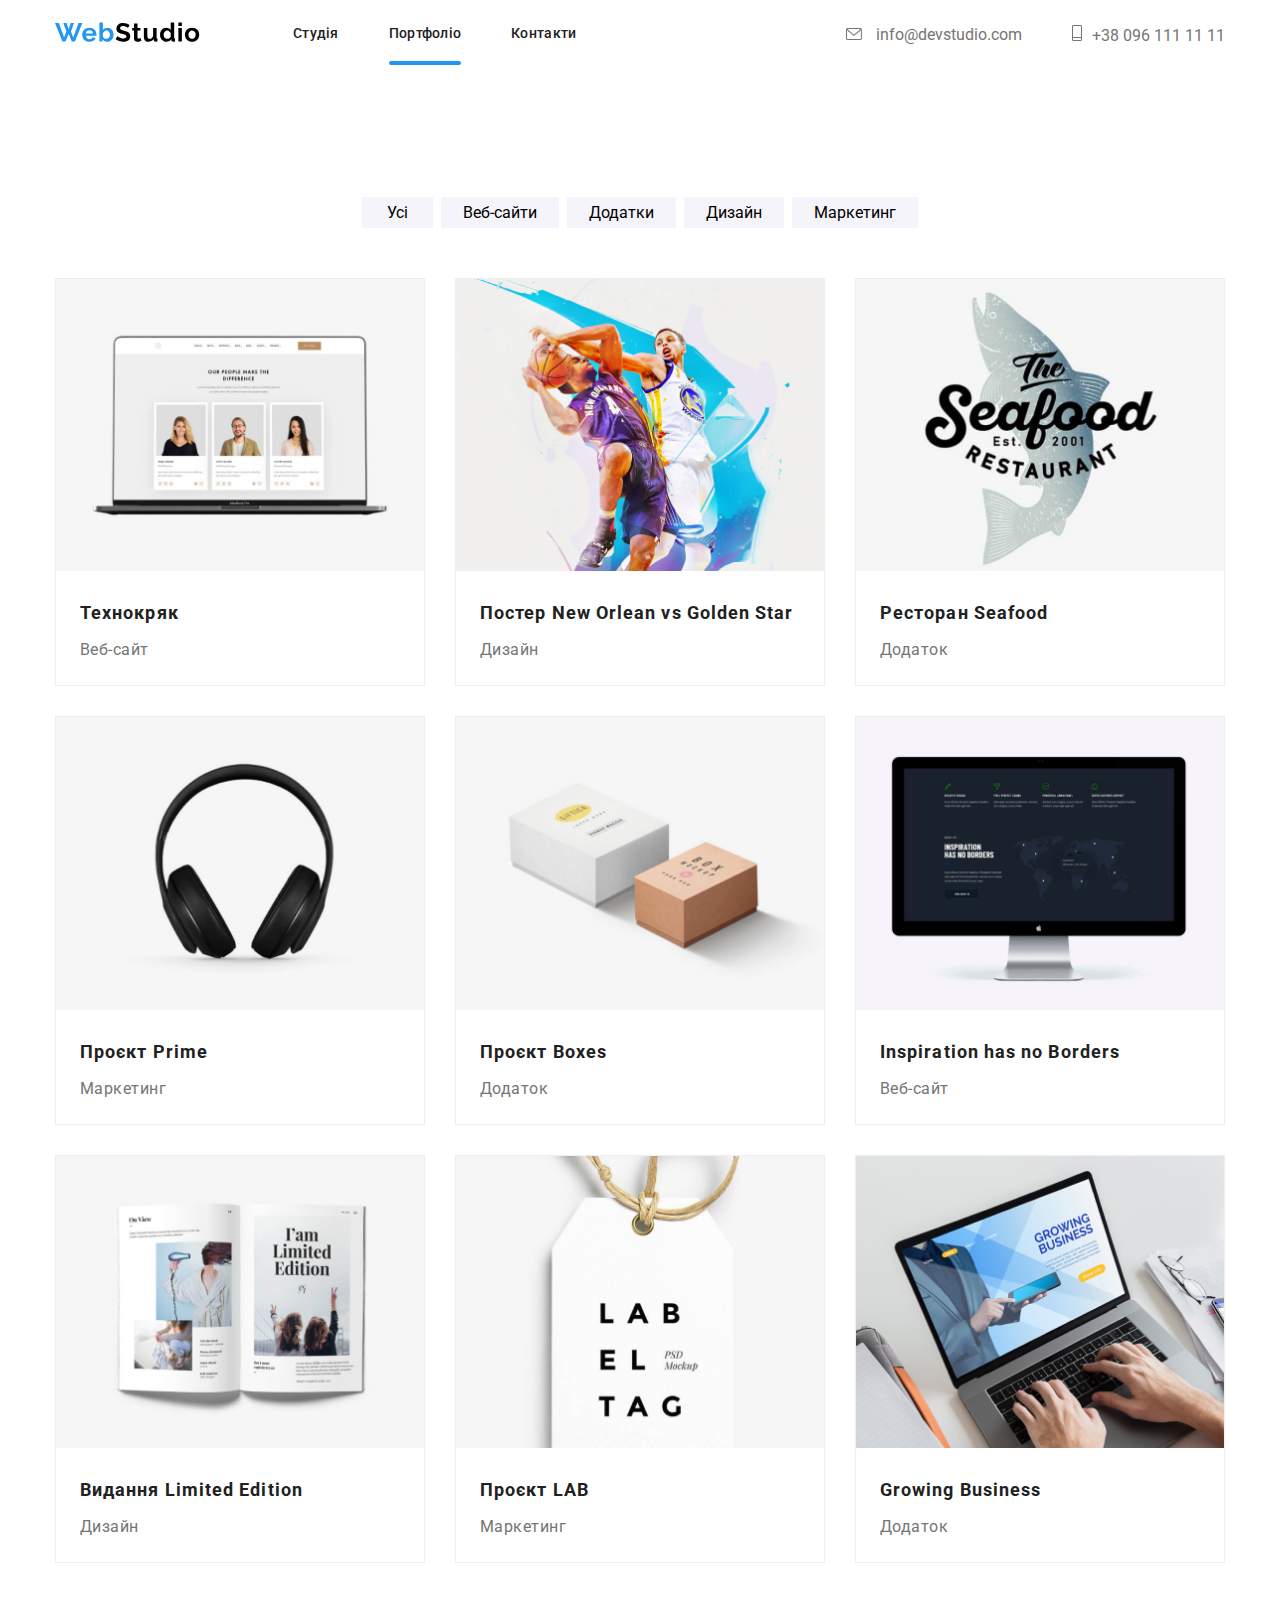
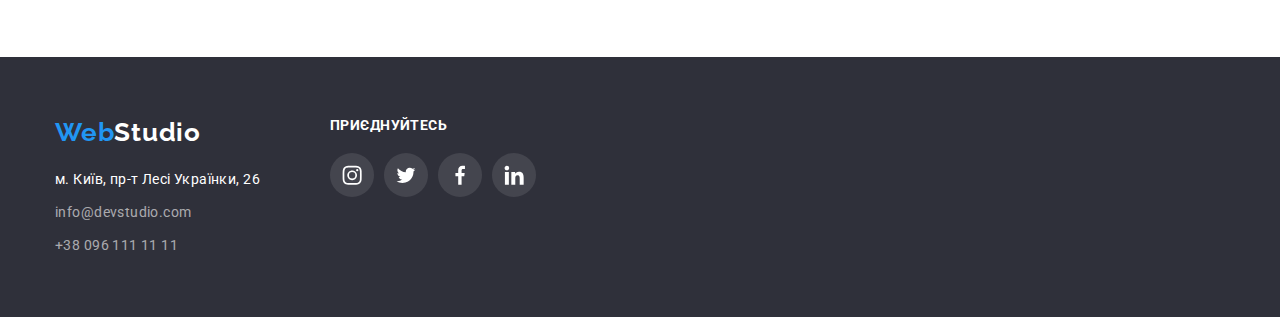
==== commit c1e34729: "add modal and hover effects" ====
--- a/gallery.html
+++ b/gallery.html
@@ -21,8 +21,8 @@
                         </svg></a>
     
                     <ul class="header-menu">
-                        <li class="menu-item"><a class="menu-link" href="#">Студія</a></li>
-                        <li class="menu-item"><a class="menu-link active" href="gallery.html">Портфоліо</a></li>
+                        <li class="menu-item"><a class="menu-link" href="index.html">Студія</a></li>
+                        <li class="menu-item active"><a class="menu-link" href="gallery.html">Портфоліо</a></li>
                         <li class="menu-item"><a class="menu-link" href="#">Контакти</a></li>
                     </ul>
                 </nav>
@@ -68,63 +68,124 @@
 
                     <ul class="gallery-list">
                         <li class="gallery-item">
-                            <img class="gallery-image" src="images/gallery1.jpg" alt="проєкт Технокряк">
+                            <div class="gallery-thumb">
+                                <img class="gallery-image" src="images/gallery1.jpg" alt="проєкт Технокряк">
+                                <p class="gallery-hover">
+                                    Ресурс пропонує комплексні пропозиції з різним рівнем функціоналу та сервісів. Все це дозволить відвідувачу отримати
+                                    вичерпні відомості про компанію чи приватну особу.                                    
+                                </p>
+                            </div>
                             <div class="gallery-text">
                                 <h2 class="gallery-subtitle subtitle">Технокряк</h2>
                                 <p class="gallery-subtext">Веб-сайт</p>
                             </div>
                         </li>
                         <li class="gallery-item">
-                            <img class="gallery-image" src="images/gallery2.jpg" alt="баскетбол">
+                            <div class="gallery-thumb">
+                                <img class="gallery-image" src="images/gallery2.jpg" alt="проєкт Технокряк">
+                                <p class="gallery-hover">
+                                    Ресурс пропонує комплексні пропозиції з різним рівнем функціоналу та сервісів. Все це дозволить відвідувачу
+                                    отримати
+                                    вичерпні відомості про компанію чи приватну особу.
+                                </p>
+                            </div>
                             <div class="gallery-text">
                                 <h2 class="gallery-subtitle subtitle">Постер New Orlean vs Golden Star</h2>
                                 <p class="gallery-subtext">Дизайн</p>
                             </div>
                         </li>
                         <li class="gallery-item">
-                            <img class="gallery-image" src="images/gallery3.jpg" alt="логотип Seafood">
+                            <div class="gallery-thumb">
+                                <img class="gallery-image" src="images/gallery3.jpg" alt="проєкт Технокряк">
+                                <p class="gallery-hover">
+                                    Ресурс пропонує комплексні пропозиції з різним рівнем функціоналу та сервісів. Все це дозволить відвідувачу
+                                    отримати
+                                    вичерпні відомості про компанію чи приватну особу.
+                                </p>
+                            </div>
                             <div class="gallery-text">
                                 <h2 class="gallery-subtitle subtitle">Ресторан Seafood</h2>
                                 <p class="gallery-subtext">Додаток</p>
                             </div>
                         </li>
                         <li class="gallery-item">
-                            <img class="gallery-image" src="images/gallery4.jpg" alt="навушники">
+                            <div class="gallery-thumb">
+                                <img class="gallery-image" src="images/gallery4.jpg" alt="проєкт Технокряк">
+                                <p class="gallery-hover">
+                                    Ресурс пропонує комплексні пропозиції з різним рівнем функціоналу та сервісів. Все це дозволить відвідувачу
+                                    отримати
+                                    вичерпні відомості про компанію чи приватну особу.
+                                </p>
+                            </div>
                             <div class="gallery-text">
                                 <h2 class="gallery-subtitle subtitle">Проєкт Prime</h2>
                                 <p class="gallery-subtext">Маркетинг</p>
                             </div>
                         </li>
                         <li class="gallery-item">
-                            <img class="gallery-image" src="images/gallery5.jpg" alt="коробки">
+                            <div class="gallery-thumb">
+                                <img class="gallery-image" src="images/gallery5.jpg" alt="проєкт Технокряк">
+                                <p class="gallery-hover">
+                                    Ресурс пропонує комплексні пропозиції з різним рівнем функціоналу та сервісів. Все це дозволить відвідувачу
+                                    отримати
+                                    вичерпні відомості про компанію чи приватну особу.
+                                </p>
+                            </div>
                             <div class="gallery-text">
                                 <h2 class="gallery-subtitle subtitle">Проєкт Boxes</h2>
                                 <p class="gallery-subtext">Додаток</p>
                             </div>
                         </li>
                         <li class="gallery-item">
-                            <img class="gallery-image" src="images/gallery6.jpg" alt="монітор">
+                            <div class="gallery-thumb">
+                                <img class="gallery-image" src="images/gallery6.jpg" alt="проєкт Технокряк">
+                                <p class="gallery-hover">
+                                    Ресурс пропонує комплексні пропозиції з різним рівнем функціоналу та сервісів. Все це дозволить відвідувачу
+                                    отримати
+                                    вичерпні відомості про компанію чи приватну особу.
+                                </p>
+                            </div>
                             <div class="gallery-text">
                                 <h2 class="gallery-subtitle subtitle">Inspiration has no Borders</h2>
                                 <p class="gallery-subtext">Веб-сайт</p>
                             </div>
                         </li>
                         <li class="gallery-item">
-                            <img class="gallery-image" src="images/gallery7.jpg" alt="книга">
+                            <div class="gallery-thumb">
+                                <img class="gallery-image" src="images/gallery7.jpg" alt="проєкт Технокряк">
+                                <p class="gallery-hover">
+                                    Ресурс пропонує комплексні пропозиції з різним рівнем функціоналу та сервісів. Все це дозволить відвідувачу отримати
+                                    вичерпні відомості про компанію чи приватну особу.                                    
+                                </p>
+                            </div>
                             <div class="gallery-text">
                                 <h2 class="gallery-subtitle subtitle">Видання Limited Edition</h2>
                                 <p class="gallery-subtext">Дизайн</p>
                             </div>
                         </li>
                         <li class="gallery-item">
-                            <img class="gallery-image" src="images/gallery8.jpg" alt="бірка">
+                            <div class="gallery-thumb">
+                                <img class="gallery-image" src="images/gallery8.jpg" alt="проєкт Технокряк">
+                                <p class="gallery-hover">
+                                    Ресурс пропонує комплексні пропозиції з різним рівнем функціоналу та сервісів. Все це дозволить відвідувачу
+                                    отримати
+                                    вичерпні відомості про компанію чи приватну особу.
+                                </p>
+                            </div>
                             <div class="gallery-text">
                                 <h2 class="gallery-subtitle subtitle">Проєкт LAB</h2>
                                 <p class="gallery-subtext">Маркетинг</p>
                             </div>
                         </li>
                         <li class="gallery-item">
-                            <img class="gallery-image" src="images/gallery9.jpg" alt="ноутбук">
+                            <div class="gallery-thumb">
+                                <img class="gallery-image" src="images/gallery9.jpg" alt="проєкт Технокряк">
+                                <p class="gallery-hover">
+                                    Ресурс пропонує комплексні пропозиції з різним рівнем функціоналу та сервісів. Все це дозволить відвідувачу
+                                    отримати
+                                    вичерпні відомості про компанію чи приватну особу.
+                                </p>
+                            </div>
                             <div class="gallery-text">
                                 <h2 class="gallery-subtitle subtitle">Growing Business</h2>
                                 <p class="gallery-subtext">Додаток</p>
--- a/css/main.css
+++ b/css/main.css
@@ -63,11 +63,19 @@
     color: var(--title-color);
 }
 
+.active::after {
+    content: '';
+    display: block;
+    width: 100%;
+    height: 4px;
+    background-color: var(--accent-color);
+    border-radius: 2px;
+}
+
 /* header */
 
 header {
-    padding: 5px 0;
-    border-bottom: 1px solid #ECECEC;
+    padding: 5px 0 0 0;
 }
 
 .header-page {
@@ -122,10 +130,6 @@
 
     display: block;
     padding: 20px 0;
-}
-
-.menu-link::after {
-    content: '';
 }
 
 .header-contacts {
--- a/css/gallery.css
+++ b/css/gallery.css
@@ -64,7 +64,8 @@
 
 .gallery-image {
     width: 100%;
-    margin-bottom: 20px;
+    height: 100%;
+    /* margin-bottom: 20px; */
 }
 
 .gallery-text {
@@ -76,6 +77,7 @@
     margin-bottom: 4px;
     line-height: 36px;
     letter-spacing: 1.08px;
+    margin-top: 20px;
 }
 
 .gallery-subtext {
@@ -85,3 +87,41 @@
     letter-spacing: 0.48px;
 }
 
+.gallery-thumb {
+    position: relative;
+}
+
+.gallery-thumb::before {
+    content: '';
+    width: 100%;
+    height: calc(100% - 3px);
+    background-color: var(--accent-color);
+    position: absolute;
+    opacity: 0;
+    transition: 250ms;
+}
+
+.gallery-item:hover .gallery-thumb::before {
+    opacity: 0.9;
+}
+
+.gallery-item:hover .gallery-hover {
+    opacity: 1;
+}
+
+.gallery-hover {
+    color: #FFF;
+    
+    font-size: 18px;
+    font-weight: 400;
+    line-height: 155.556%;
+    letter-spacing: 0.54px;
+    position: absolute;
+    top: 64px;
+    bottom: 64px;
+    left: 24px;
+    right: 24px;
+    opacity: 0;
+    transition: 250ms;
+}
+
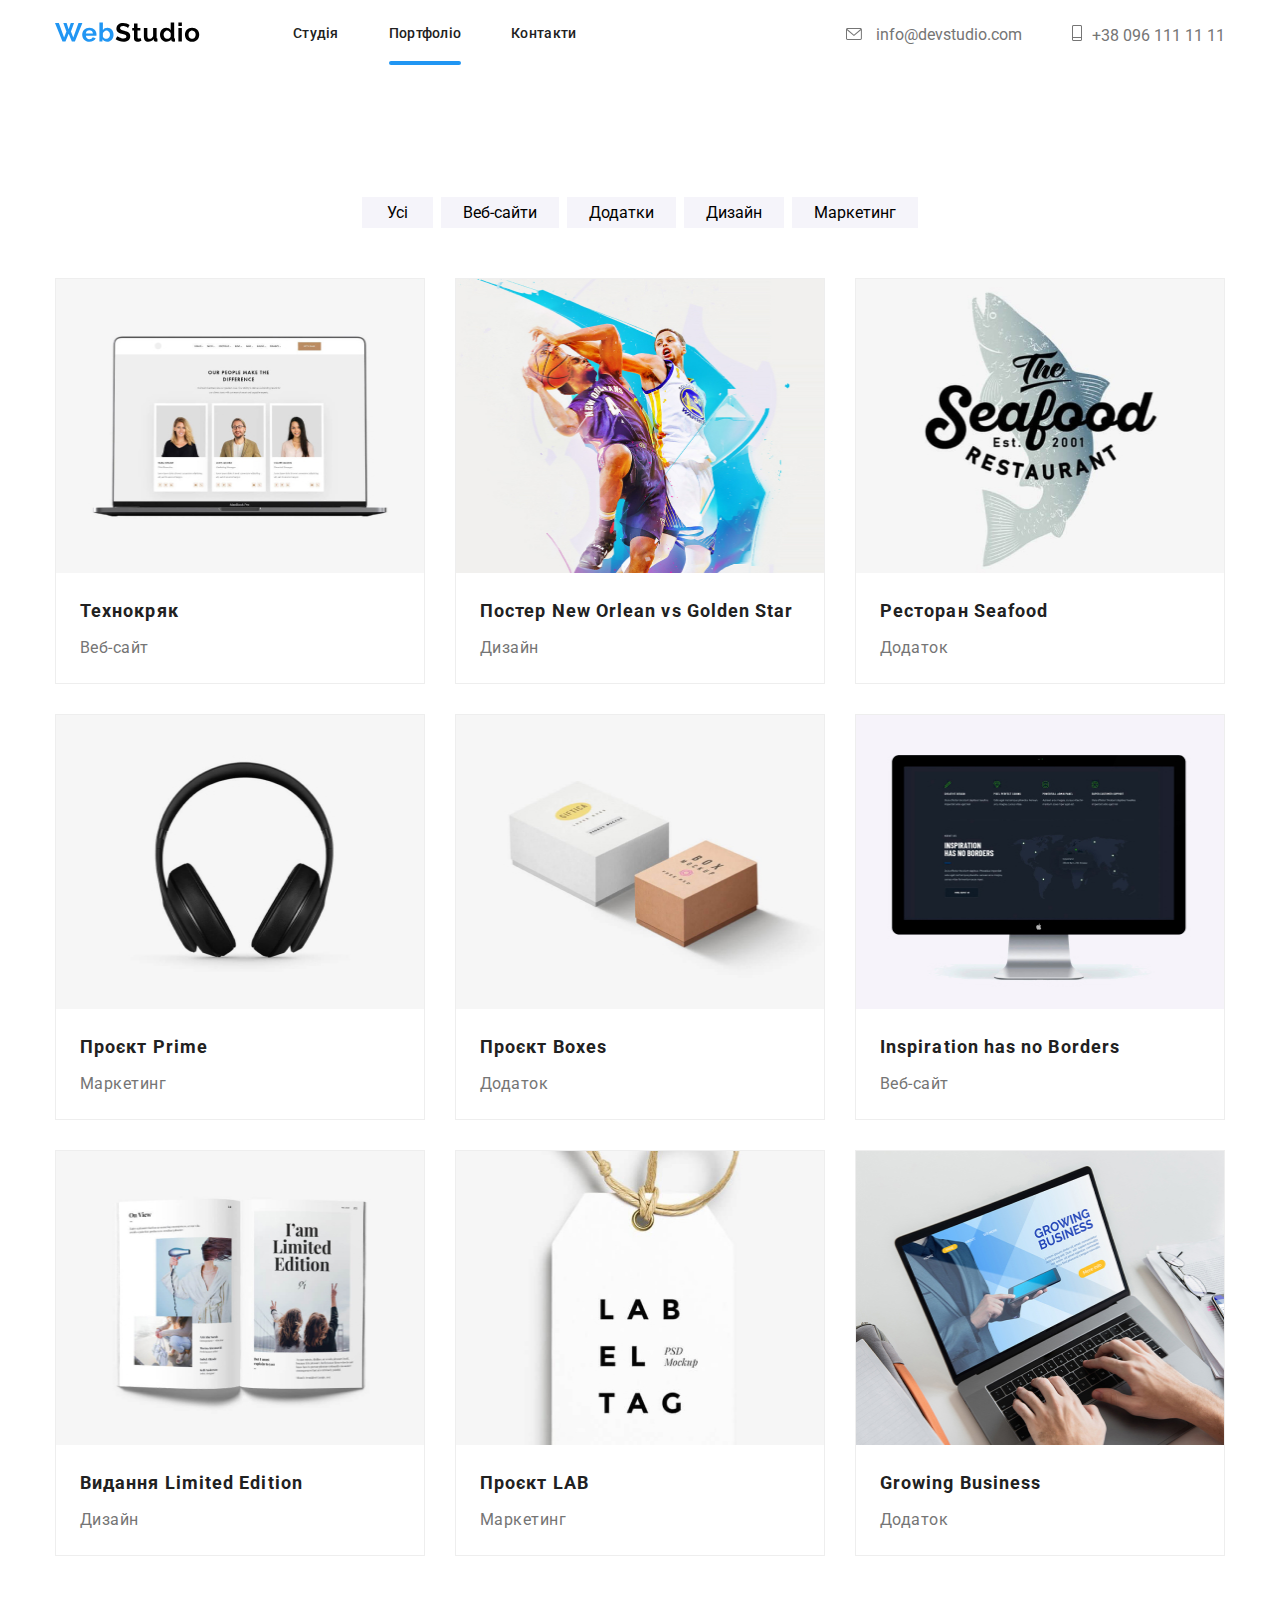
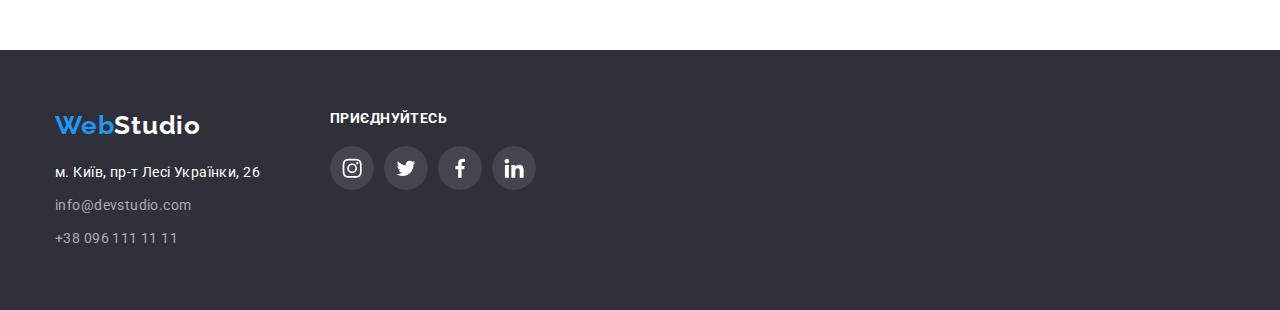
==== commit 8f1eac09: "add modal and backdrop" ====
--- a/gallery.html
+++ b/gallery.html
@@ -70,10 +70,15 @@
                         <li class="gallery-item">
                             <div class="gallery-thumb">
                                 <img class="gallery-image" src="images/gallery1.jpg" alt="проєкт Технокряк">
-                                <p class="gallery-hover">
-                                    Ресурс пропонує комплексні пропозиції з різним рівнем функціоналу та сервісів. Все це дозволить відвідувачу отримати
-                                    вичерпні відомості про компанію чи приватну особу.                                    
-                                </p>
+                                <div class="gallery-overlay">
+                                    <div class="gallery-overlay">
+                                        <p class="gallery-hover">
+                                            Ресурс пропонує комплексні пропозиції з різним рівнем функціоналу та сервісів. Все це дозволить відвідувачу
+                                            отримати
+                                            вичерпні відомості про компанію чи приватну особу.
+                                        </p>
+                                    </div>
+                                </div>
                             </div>
                             <div class="gallery-text">
                                 <h2 class="gallery-subtitle subtitle">Технокряк</h2>
@@ -83,11 +88,15 @@
                         <li class="gallery-item">
                             <div class="gallery-thumb">
                                 <img class="gallery-image" src="images/gallery2.jpg" alt="проєкт Технокряк">
-                                <p class="gallery-hover">
-                                    Ресурс пропонує комплексні пропозиції з різним рівнем функціоналу та сервісів. Все це дозволить відвідувачу
-                                    отримати
-                                    вичерпні відомості про компанію чи приватну особу.
-                                </p>
+                                <div class="gallery-overlay">
+                                    <div class="gallery-overlay">
+                                        <p class="gallery-hover">
+                                            Ресурс пропонує комплексні пропозиції з різним рівнем функціоналу та сервісів. Все це дозволить відвідувачу
+                                            отримати
+                                            вичерпні відомості про компанію чи приватну особу.
+                                        </p>
+                                    </div>
+                                </div>
                             </div>
                             <div class="gallery-text">
                                 <h2 class="gallery-subtitle subtitle">Постер New Orlean vs Golden Star</h2>
@@ -97,11 +106,15 @@
                         <li class="gallery-item">
                             <div class="gallery-thumb">
                                 <img class="gallery-image" src="images/gallery3.jpg" alt="проєкт Технокряк">
-                                <p class="gallery-hover">
-                                    Ресурс пропонує комплексні пропозиції з різним рівнем функціоналу та сервісів. Все це дозволить відвідувачу
-                                    отримати
-                                    вичерпні відомості про компанію чи приватну особу.
-                                </p>
+                                <div class="gallery-overlay">
+                                    <div class="gallery-overlay">
+                                        <p class="gallery-hover">
+                                            Ресурс пропонує комплексні пропозиції з різним рівнем функціоналу та сервісів. Все це дозволить відвідувачу
+                                            отримати
+                                            вичерпні відомості про компанію чи приватну особу.
+                                        </p>
+                                    </div>
+                                </div>
                             </div>
                             <div class="gallery-text">
                                 <h2 class="gallery-subtitle subtitle">Ресторан Seafood</h2>
@@ -111,11 +124,15 @@
                         <li class="gallery-item">
                             <div class="gallery-thumb">
                                 <img class="gallery-image" src="images/gallery4.jpg" alt="проєкт Технокряк">
-                                <p class="gallery-hover">
-                                    Ресурс пропонує комплексні пропозиції з різним рівнем функціоналу та сервісів. Все це дозволить відвідувачу
-                                    отримати
-                                    вичерпні відомості про компанію чи приватну особу.
-                                </p>
+                                <div class="gallery-overlay">
+                                    <div class="gallery-overlay">
+                                        <p class="gallery-hover">
+                                            Ресурс пропонує комплексні пропозиції з різним рівнем функціоналу та сервісів. Все це дозволить відвідувачу
+                                            отримати
+                                            вичерпні відомості про компанію чи приватну особу.
+                                        </p>
+                                    </div>
+                                </div>
                             </div>
                             <div class="gallery-text">
                                 <h2 class="gallery-subtitle subtitle">Проєкт Prime</h2>
@@ -125,11 +142,15 @@
                         <li class="gallery-item">
                             <div class="gallery-thumb">
                                 <img class="gallery-image" src="images/gallery5.jpg" alt="проєкт Технокряк">
-                                <p class="gallery-hover">
-                                    Ресурс пропонує комплексні пропозиції з різним рівнем функціоналу та сервісів. Все це дозволить відвідувачу
-                                    отримати
-                                    вичерпні відомості про компанію чи приватну особу.
-                                </p>
+                                <div class="gallery-overlay">
+                                    <div class="gallery-overlay">
+                                        <p class="gallery-hover">
+                                            Ресурс пропонує комплексні пропозиції з різним рівнем функціоналу та сервісів. Все це дозволить відвідувачу
+                                            отримати
+                                            вичерпні відомості про компанію чи приватну особу.
+                                        </p>
+                                    </div>
+                                </div>
                             </div>
                             <div class="gallery-text">
                                 <h2 class="gallery-subtitle subtitle">Проєкт Boxes</h2>
@@ -139,11 +160,15 @@
                         <li class="gallery-item">
                             <div class="gallery-thumb">
                                 <img class="gallery-image" src="images/gallery6.jpg" alt="проєкт Технокряк">
-                                <p class="gallery-hover">
-                                    Ресурс пропонує комплексні пропозиції з різним рівнем функціоналу та сервісів. Все це дозволить відвідувачу
-                                    отримати
-                                    вичерпні відомості про компанію чи приватну особу.
-                                </p>
+                                <div class="gallery-overlay">
+                                    <div class="gallery-overlay">
+                                        <p class="gallery-hover">
+                                            Ресурс пропонує комплексні пропозиції з різним рівнем функціоналу та сервісів. Все це дозволить відвідувачу
+                                            отримати
+                                            вичерпні відомості про компанію чи приватну особу.
+                                        </p>
+                                    </div>
+                                </div>
                             </div>
                             <div class="gallery-text">
                                 <h2 class="gallery-subtitle subtitle">Inspiration has no Borders</h2>
@@ -153,10 +178,15 @@
                         <li class="gallery-item">
                             <div class="gallery-thumb">
                                 <img class="gallery-image" src="images/gallery7.jpg" alt="проєкт Технокряк">
-                                <p class="gallery-hover">
-                                    Ресурс пропонує комплексні пропозиції з різним рівнем функціоналу та сервісів. Все це дозволить відвідувачу отримати
-                                    вичерпні відомості про компанію чи приватну особу.                                    
-                                </p>
+                                <div class="gallery-overlay">
+                                    <div class="gallery-overlay">
+                                        <p class="gallery-hover">
+                                            Ресурс пропонує комплексні пропозиції з різним рівнем функціоналу та сервісів. Все це дозволить відвідувачу
+                                            отримати
+                                            вичерпні відомості про компанію чи приватну особу.
+                                        </p>
+                                    </div>
+                                </div>
                             </div>
                             <div class="gallery-text">
                                 <h2 class="gallery-subtitle subtitle">Видання Limited Edition</h2>
@@ -166,11 +196,15 @@
                         <li class="gallery-item">
                             <div class="gallery-thumb">
                                 <img class="gallery-image" src="images/gallery8.jpg" alt="проєкт Технокряк">
-                                <p class="gallery-hover">
-                                    Ресурс пропонує комплексні пропозиції з різним рівнем функціоналу та сервісів. Все це дозволить відвідувачу
-                                    отримати
-                                    вичерпні відомості про компанію чи приватну особу.
-                                </p>
+                                <div class="gallery-overlay">
+                                    <div class="gallery-overlay">
+                                        <p class="gallery-hover">
+                                            Ресурс пропонує комплексні пропозиції з різним рівнем функціоналу та сервісів. Все це дозволить відвідувачу
+                                            отримати
+                                            вичерпні відомості про компанію чи приватну особу.
+                                        </p>
+                                    </div>
+                                </div>
                             </div>
                             <div class="gallery-text">
                                 <h2 class="gallery-subtitle subtitle">Проєкт LAB</h2>
@@ -180,11 +214,15 @@
                         <li class="gallery-item">
                             <div class="gallery-thumb">
                                 <img class="gallery-image" src="images/gallery9.jpg" alt="проєкт Технокряк">
-                                <p class="gallery-hover">
-                                    Ресурс пропонує комплексні пропозиції з різним рівнем функціоналу та сервісів. Все це дозволить відвідувачу
-                                    отримати
-                                    вичерпні відомості про компанію чи приватну особу.
-                                </p>
+                                <div class="gallery-overlay">
+                                    <div class="gallery-overlay">
+                                        <p class="gallery-hover">
+                                            Ресурс пропонує комплексні пропозиції з різним рівнем функціоналу та сервісів. Все це дозволить відвідувачу
+                                            отримати
+                                            вичерпні відомості про компанію чи приватну особу.
+                                        </p>
+                                    </div>
+                                </div>
                             </div>
                             <div class="gallery-text">
                                 <h2 class="gallery-subtitle subtitle">Growing Business</h2>
--- a/css/main.css
+++ b/css/main.css
@@ -208,6 +208,59 @@
     box-shadow: 0px 4px 4px 0px rgba(0, 0, 0, 0.15);
 }
 
+.hero-backdrop {
+    position: fixed;
+    top: 0;
+    left: 0;
+    height: 100%;
+    width: 100%;
+    background: rgba(0, 0, 0, 0.2);
+}
+
+.hero-backdrop.is-hidden {
+    visibility: none;
+    opacity: 0;
+    pointer-events: none;
+}
+
+.hero-backdrop.is-hidden .hero-modal {
+    transform: translate(-50%, -50%) scale(0);
+}
+
+.hero-modal {
+    position: absolute;
+    width: 528px;
+    height: 581px;
+    border-radius: 4px;
+    background: #FFF;
+    top: 50%;
+    left: 50%;
+    transform: translate(-50%, -50%) scale(1);
+    transition: transform 250ms;
+}
+
+.close-button {
+    border-radius: 50%;
+    width: 30px;
+    height: 30px;
+
+    display: flex;
+    justify-content: center;
+    align-items: center;
+
+    border: 1px solid rgba(0, 0, 0, 0.10);
+    background: none;
+    cursor: pointer;
+    margin-left: auto;
+    margin-top: 8px;
+    margin-right: 8px;
+}
+
+.icon-close {
+    width: 18px;
+    height: 18px;
+}
+
 
 /* advantages */
 
--- a/css/gallery.css
+++ b/css/gallery.css
@@ -51,7 +51,12 @@
     padding-bottom: 20px;
     border: 1px solid #EEEEEE;
 
+
     /* margin: 15px; - альтернативный вариант*/
+}
+
+.gallery-item:hover .gallery-overlay {
+    transform: translateY(0);
 }
 
 .gallery-item:nth-child(3n) {
@@ -89,24 +94,20 @@
 
 .gallery-thumb {
     position: relative;
+    overflow: hidden;
+    height: 294px;    
 }
 
-.gallery-thumb::before {
-    content: '';
+.gallery-overlay {
+    position: absolute;
+    top: 0;
+    left: 0;
     width: 100%;
-    height: calc(100% - 3px);
+    height: 100%;
     background-color: var(--accent-color);
-    position: absolute;
-    opacity: 0;
+
     transition: 250ms;
-}
-
-.gallery-item:hover .gallery-thumb::before {
-    opacity: 0.9;
-}
-
-.gallery-item:hover .gallery-hover {
-    opacity: 1;
+    transform: translateY(100%);
 }
 
 .gallery-hover {
@@ -121,7 +122,6 @@
     bottom: 64px;
     left: 24px;
     right: 24px;
-    opacity: 0;
-    transition: 250ms;
+    opacity: 1;
 }
 
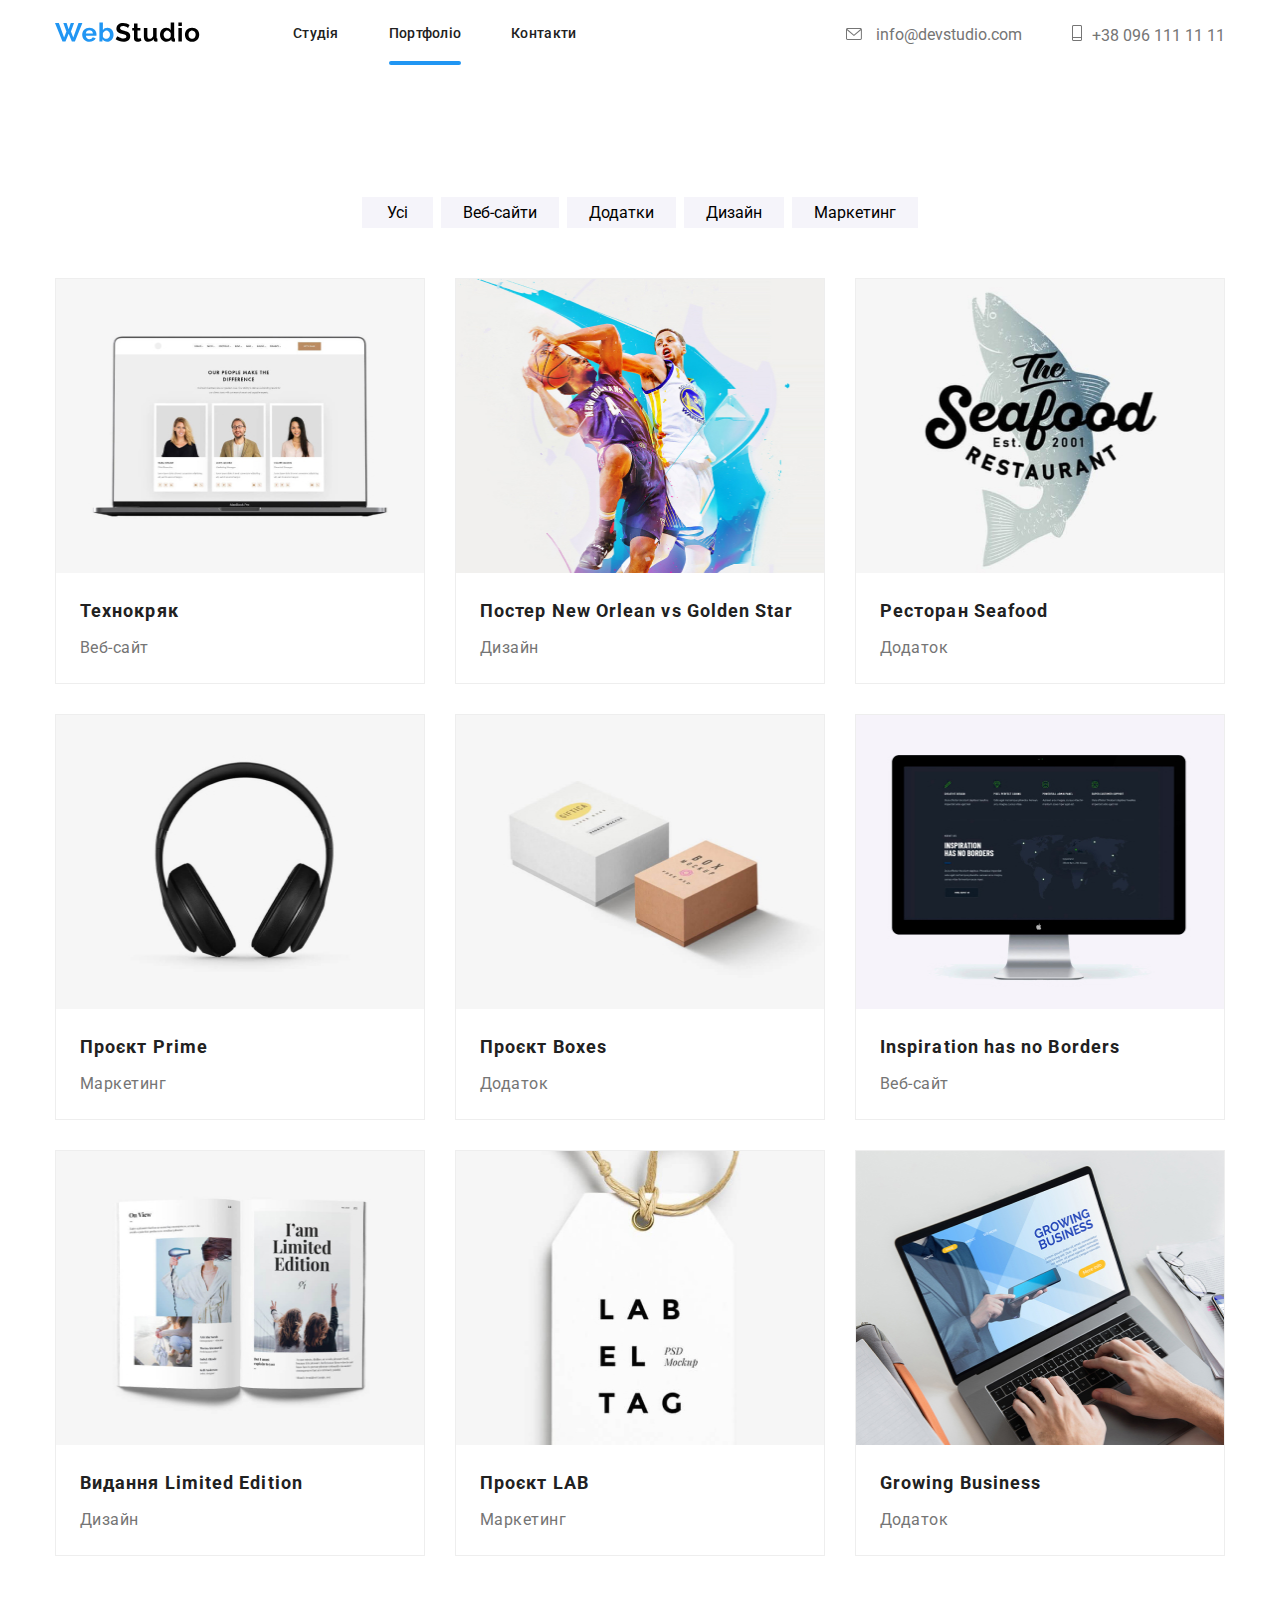
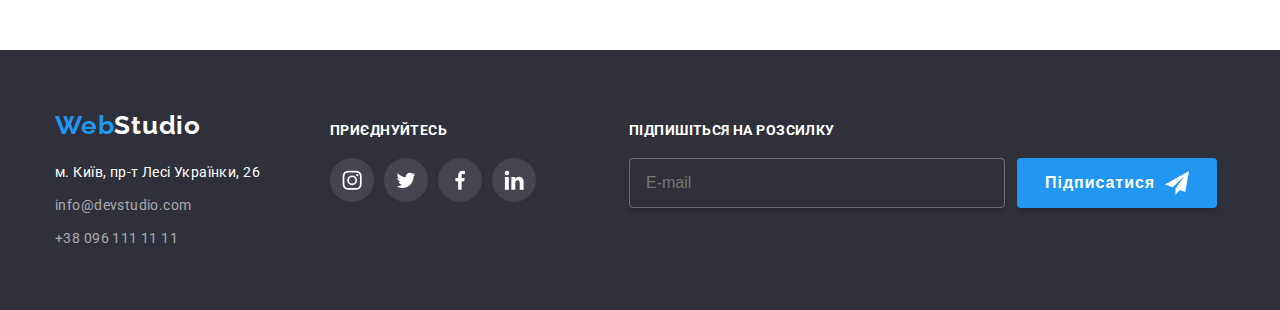
==== commit 4934f074: "add footer and modal forms + styles" ====
--- a/gallery.html
+++ b/gallery.html
@@ -272,6 +272,22 @@
                         </a>
                     </div>
                 </div>
+    
+                <div class="footer-subscribe">
+                    <h3 class="subscribe-title">
+                        Підпишіться на розсилку
+                    </h3>
+    
+                    <form action="" class="footer-form">
+                        <input type="text" class="subscribe-field" name="subscribe-mail" placeholder="E-mail">
+                        <button type="submit" name="subscribebutton" class="subscribe-button">
+                            Підписатися
+                            <svg class="icon-send">
+                                <use href="images/icons/symbol-defs.svg#icon-send"></use>
+                            </svg>
+                        </button>
+                    </form>
+                </div>
             </div>
         </div>
     
--- a/css/main.css
+++ b/css/main.css
@@ -229,14 +229,155 @@
 
 .hero-modal {
     position: absolute;
-    width: 528px;
-    height: 581px;
+    z-index: 4;
     border-radius: 4px;
     background: #FFF;
     top: 50%;
     left: 50%;
     transform: translate(-50%, -50%) scale(1);
     transition: transform 250ms;
+
+}
+
+.modal-content {
+    position: relative;
+    padding: 40px;
+}
+
+.modal-title {
+    color: #212121;
+    text-align: center;
+    font-size: 20px;
+    font-weight: 700;
+    letter-spacing: 0.6px;
+
+    margin-bottom: 12px;
+}
+
+.form-content {
+    display: flex;
+    flex-direction: column;
+}
+
+.modal-form label {
+    color: #757575;
+    font-size: 12px;
+    font-weight: 400;
+    letter-spacing: 0.12px;
+}
+
+.modal-form label:not(:last-child) {
+    margin-bottom: 4px;
+}
+
+.modal-form input {
+    padding-left: 42px;
+    height: 38px;
+    
+    border: 1px solid rgba(33, 33, 33, 0.20);
+    border-radius: 4px;
+}
+
+.modal-form input:not(.modal-check) {
+    margin-bottom: 10px;
+}
+
+.form-field:focus + .form-icon {
+    fill: var(--accent-color);
+}
+
+.form-field:focus {
+    outline: 1px solid var(--accent-color);
+    color: var(--accent-color);
+}
+
+.form-text {
+    height: 120px;
+    margin-bottom: 20px;
+    padding: 12px 16px;
+}
+
+.form-text::placeholder {
+    color: rgba(117, 117, 117, 0.50);
+    font-size: 12px;
+    font-weight: 400;
+    letter-spacing: 0.12px;
+}
+
+.form-privacy {
+    margin-bottom: 30px;
+    display: flex;
+    align-items: center;
+}
+
+.privacy-text {
+    color: #757575;
+    font-size: 14px;
+    font-weight: 400;
+    line-height: 171.429%;
+    letter-spacing: 0.42px;
+
+    margin-left: 8px;
+}
+
+.privacy-link {
+    color: #2196F3;
+    font-size: 14px;
+    font-weight: 400;
+    line-height: 24px;
+    letter-spacing: 0.42px;
+    text-decoration-line: underline;
+}
+
+.form-button {
+    text-align: center;
+}
+
+.modal-button {
+    padding: 10px 52px;
+    cursor: pointer;
+    border: none;
+    border-radius: 4px;
+    background: #2196F3;
+    box-shadow: 0px 4px 4px 0px rgba(0, 0, 0, 0.15);
+
+    color: #FFF;
+    
+    text-align: center;
+    font-size: 16px;
+    font-weight: 700;
+    line-height: 187.5%;
+    letter-spacing: 0.96px;
+}
+
+.input-wrap {
+    position: relative;
+    display: flex;
+}
+
+.input-wrap input {
+    width: 100%;
+}
+
+.form-icon {
+    position: absolute;
+    padding: 14px 0 14px 15px;
+}
+
+.icon-person {
+    height: 12px;
+    width: 12px;
+    
+}
+
+.icon-phone {
+    width: 13px;
+    height: 13px;
+}
+
+.icon-mail {
+    width: 15px;
+    height: 12px;
 }
 
 .close-button {
@@ -252,14 +393,17 @@
     background: none;
     cursor: pointer;
     margin-left: auto;
-    margin-top: 8px;
-    margin-right: 8px;
+    
+    position: absolute;
+    right: 8px;
+    top: 8px;
 }
 
 .icon-close {
     width: 18px;
     height: 18px;
 }
+
 
 
 /* advantages */
@@ -333,6 +477,7 @@
 .activities-item {
     width: 370px;
     position: relative;
+    z-index: -1;
 }
 
 .activities-item:not(:last-child) {
@@ -518,6 +663,133 @@
     fill:currentColor;
 }
 
+/* gallery */
+
+.gallery {
+    padding: 94px 0;
+}
+
+.gallery-title {
+    visibility: hidden;
+}
+
+.gallery-filter {
+    margin-bottom: 50px;
+}
+
+.filter-list {
+    display: flex;
+    justify-content: center;
+    align-items: center;
+}
+
+.filter-item {
+    padding: 6px 25px;
+    background: var(--bg-gray);
+    cursor: pointer;
+}
+
+.filter-item:not(:first-child) {
+    padding: 6px 22px;
+}
+
+.filter-item:not(:last-child) {
+    margin-right: 8px;
+}
+
+.filter-item:hover {
+    background: var(--accent-color);
+    color: #fff;
+}
+
+
+.gallery-list {
+    display: flex;
+    flex-wrap: wrap;
+
+    /* margin: -15px; - альтернативный вариант*/
+}
+
+.gallery-item {
+    width: calc((100% - 66px) / 3);
+    margin-right: 30px;
+    padding-bottom: 20px;
+    border: 1px solid #EEEEEE;
+
+
+    /* margin: 15px; - альтернативный вариант*/
+}
+
+.gallery-item:hover .gallery-overlay {
+    transform: translateY(0);
+}
+
+.gallery-item:nth-child(3n) {
+    margin-right: 0;
+}
+
+.gallery-item:not(:nth-last-child(-n + 3)) {
+    margin-bottom: 30px;
+}
+
+.gallery-image {
+    width: 100%;
+    height: 100%;
+    /* margin-bottom: 20px; */
+}
+
+.gallery-text {
+    margin-left: 24px;
+}
+
+.gallery-subtitle {
+    font-size: 18px;
+    margin-bottom: 4px;
+    line-height: 36px;
+    letter-spacing: 1.08px;
+    margin-top: 20px;
+}
+
+.gallery-subtext {
+    font-size: 16px;
+    color: var(--main-text-color);
+    line-height: 30px;
+    letter-spacing: 0.48px;
+}
+
+.gallery-thumb {
+    position: relative;
+    overflow: hidden;
+    height: 294px;
+}
+
+.gallery-overlay {
+    position: absolute;
+    top: 0;
+    left: 0;
+    width: 100%;
+    height: 100%;
+    background-color: var(--accent-color);
+
+    transition: 250ms;
+    transform: translateY(100%);
+}
+
+.gallery-hover {
+    color: #FFF;
+
+    font-size: 18px;
+    font-weight: 400;
+    line-height: 155.556%;
+    letter-spacing: 0.54px;
+    position: absolute;
+    top: 64px;
+    bottom: 64px;
+    left: 24px;
+    right: 24px;
+    opacity: 1;
+}
+
 
 
 
@@ -530,7 +802,6 @@
 
 .footer-content {
     display: flex;
-    align-items: top;
 }
 
 .footer-info {
@@ -571,6 +842,10 @@
 
 .adress-item:not(:last-child) {
     margin-bottom: 9px;
+}
+
+.footer-social {
+    margin-right: 93px;
 }
 
 .social-title {
@@ -580,6 +855,7 @@
     letter-spacing: 0.42px;
     text-transform: uppercase;
     margin-bottom: 20px;
+    margin-top: 12px;
 }
 
 .social-list {
@@ -608,3 +884,59 @@
 .social-item:not(:last-child) {
     margin-right: 10px;
 }
+
+.footer-form {
+    display: flex;
+}
+
+.subscribe-title {
+    color: #FFF;
+    font-size: 14px;
+    font-weight: 700;
+    letter-spacing: 0.42px;
+    text-transform: uppercase;
+
+    margin-top: 12px;
+    margin-bottom: 20px;
+}
+
+.subscribe-field {
+    font-size: 16px;
+    color: #fff;
+    width: 358px;
+    padding: 15px 0 15px 16px;
+    border-radius: 4px;
+    border: 1px solid rgba(255, 255, 255, 0.30);
+    background: rgba(33, 150, 243, 0.00);
+    box-shadow: 0px 4px 4px 0px rgba(0, 0, 0, 0.15);
+
+    margin-right: 12px;
+}
+
+.subscribe-button {
+    color: #FFF;
+    text-align: center;
+    font-size: 16px;
+    font-weight: 700;
+    line-height: 187.5%;
+    letter-spacing: 0.96px;
+    border: none;
+    cursor: pointer;
+
+    border-radius: 4px;
+    background: #2196F3;
+    box-shadow: 0px 4px 4px 0px rgba(0, 0, 0, 0.15);
+
+    display: flex;
+    align-items: center;
+
+    padding: 0 28px;
+}
+
+.icon-send {
+    width: 24px;
+    height: 24px;
+
+    margin-left: 10px;
+}
+
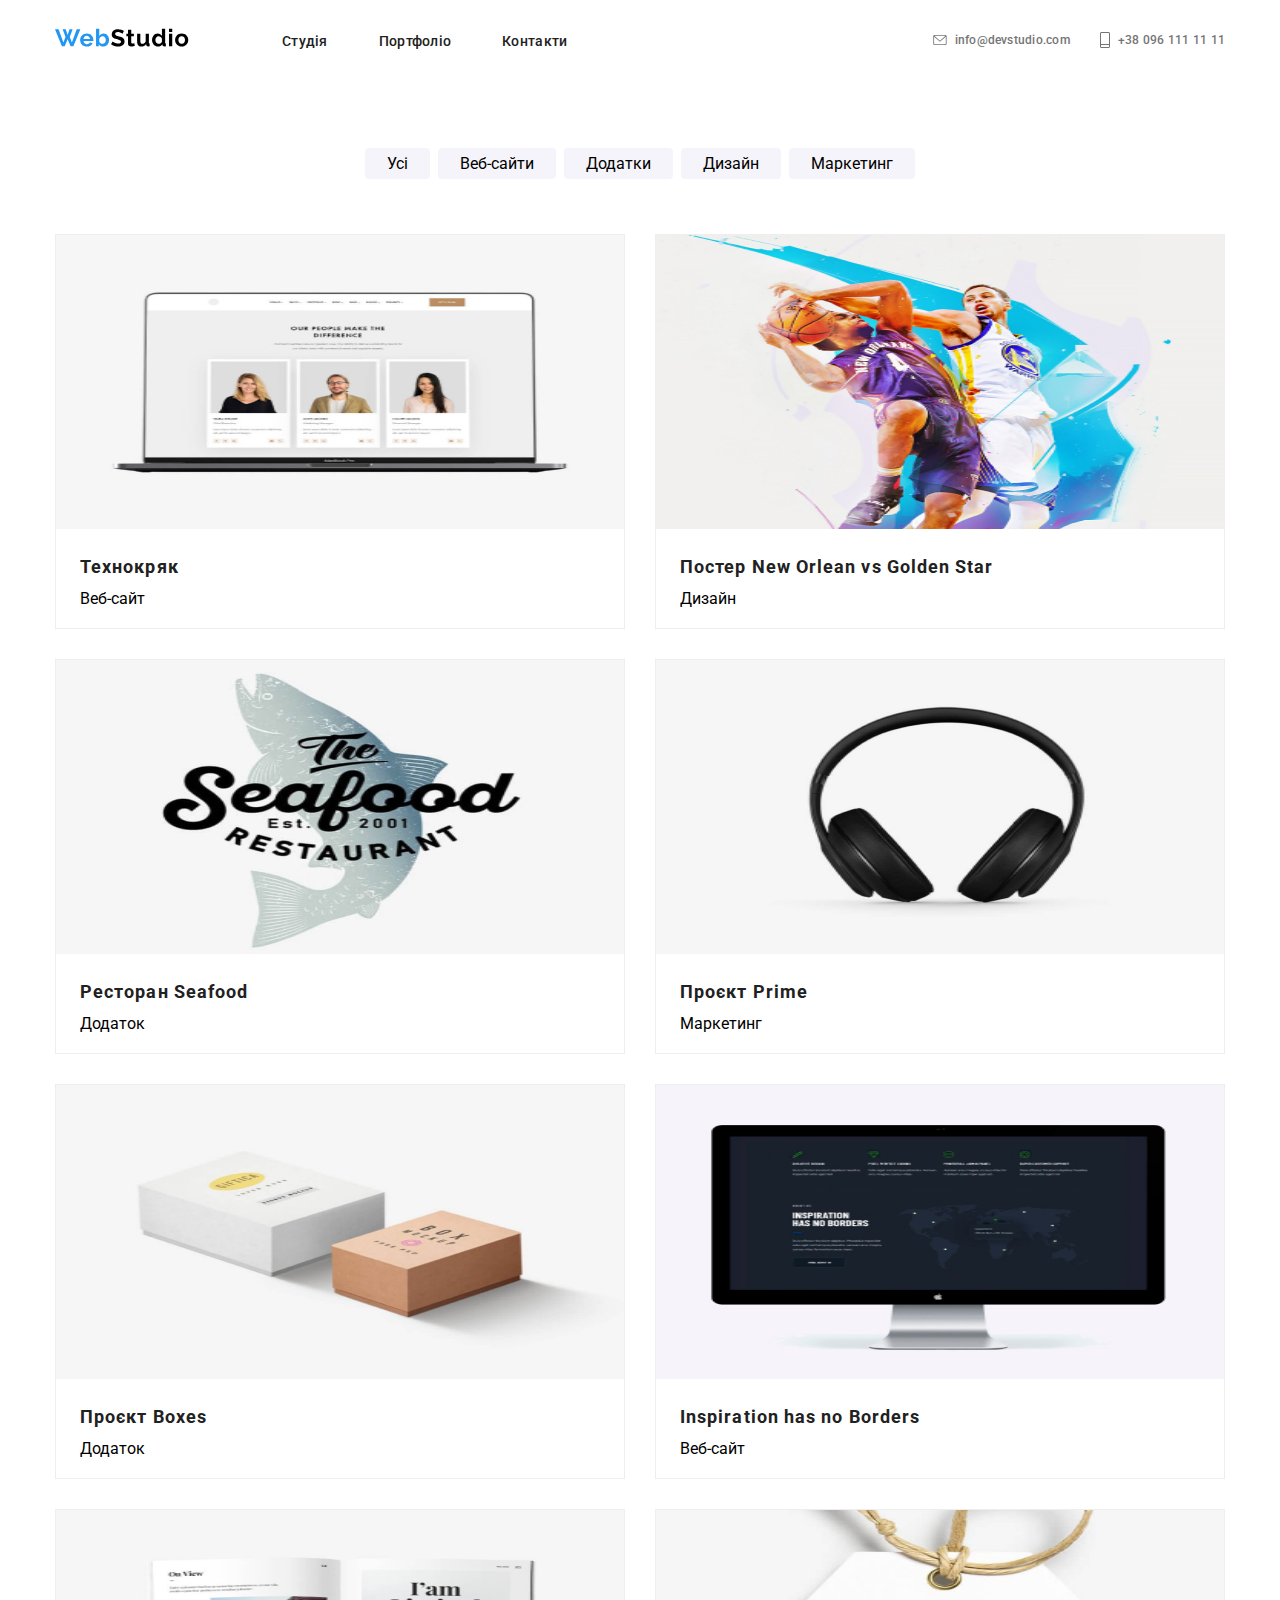
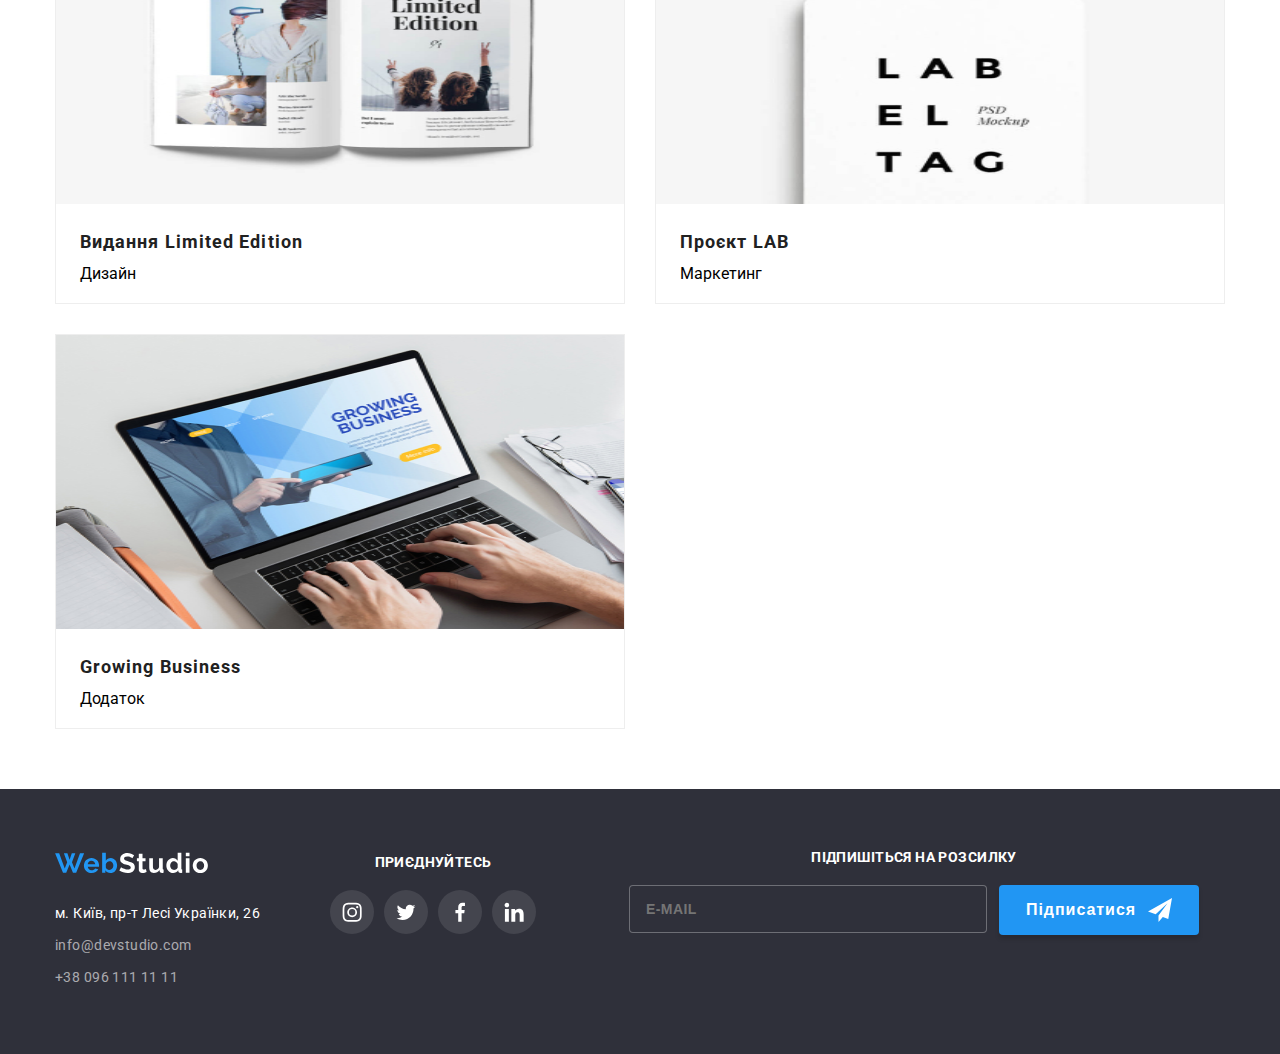
==== commit 6dc52f25: "adaptive + mobile first" ====
--- a/gallery.html
+++ b/gallery.html
@@ -12,17 +12,21 @@
     <link href="https://fonts.googleapis.com/css2?family=Roboto:wght@400;500;700;900&display=swap" rel="stylesheet">
 </head>
 <body>
-    <header>
+    <header class="header">
         <div class="container">
             <div class="header-page">
                 <nav class="header-nav">
-                    <a class="logo" href="/"><svg class="logo-icon">
-                            <use href="images/icons/symbol-defs.svg#icon-logo"></use>
-                        </svg></a>
+                    <a class="logo" href="/">
+                        <svg class="logo-icon">
+                            <use href="images/icons/symbol-defs.svg#icon-logo">
+    
+                            </use>
+                        </svg>
+                    </a>
     
                     <ul class="header-menu">
-                        <li class="menu-item"><a class="menu-link" href="index.html">Студія</a></li>
-                        <li class="menu-item active"><a class="menu-link" href="gallery.html">Портфоліо</a></li>
+                        <li class="menu-item active"><a class="menu-link" href="index.html">Студія</a></li>
+                        <li class="menu-item"><a class="menu-link" href="gallery.html">Портфоліо</a></li>
                         <li class="menu-item"><a class="menu-link" href="#">Контакти</a></li>
                     </ul>
                 </nav>
@@ -30,7 +34,7 @@
                 <ul class="header-contacts">
                     <li class="contacts-item">
                         <a class="contacts-link contacts-mail" href="mailto:info@devstudio.com">
-                            <svg class="icon-envelope">
+                            <svg class="icon-envelope header-icon">
                                 <use href="images/icons/symbol-defs.svg#icon-envelope"></use>
                             </svg>
                             info@devstudio.com
@@ -38,12 +42,19 @@
                     </li>
                     <li class="contacts-item">
                         <a class="contacts-link contacts-tel" href="tel:+380961111111">
-                            <svg class="icon-tel">
+                            <svg class="icon-tel header-icon">
                                 <use href="images/icons/symbol-defs.svg#icon-tel"></use>
                             </svg>+38 096 111 11 11
                         </a>
                     </li>
                 </ul>
+    
+                <button class="header-burger" data-menu-button>
+                    <svg class="icon-burger">
+                        <use class="burger-open" href="images/icons/symbol-defs.svg#icon-menu"></use>
+                        <use class="burger-close" href="images/icons/symbol-defs.svg#icon-cross"></use>
+                    </svg>
+                </button>
             </div>
         </div>
     </header>
@@ -64,7 +75,6 @@
                     </ul>
                 </div>
                 <div class="gallery-content">
-                    <h1 class="gallery-title title"></h1>
 
                     <ul class="gallery-list">
                         <li class="gallery-item">
@@ -80,6 +90,7 @@
                                     </div>
                                 </div>
                             </div>
+
                             <div class="gallery-text">
                                 <h2 class="gallery-subtitle subtitle">Технокряк</h2>
                                 <p class="gallery-subtext">Веб-сайт</p>
@@ -235,43 +246,53 @@
         </section>
     </main>
 
-    <footer>
+    <footer class="footer">
         <div class="container">
             <div class="footer-content">
                 <div class="footer-info">
-                    <a class="footer-logo logo" href="/"><span>Web</span>Studio</a>
-                    <address class="footer-adress">
-                        <p class="adress-descr">м. Київ, пр-т Лесі Українки, 26</p>
-                        <a class="adress-item" href="mailto:info@devstudio.com">info@devstudio.com</a>
-                        <a class="adress-item" href="tel:+380961111111">+38 096 111 11 11</a>
-                    </address>
-                </div>
-    
-                <div class="footer-social">
-                    <h3 class="social-title">приєднуйтесь</h3>
-                    <div class="social-list">
-                        <a href="" class="social-item social-inst">
-                            <svg class="social-icon footer-link">
-                                <use href="images/icons/symbol-defs.svg#icon-instagram"></use>
+                    <div class="branding-info">
+                        <a class="logo-link" href="/">
+                            <svg class="logo-icon footer-logo">
+                                <use href="images/icons/symbol-defs.svg#icon-footer-logo">
+    
+                                </use>
                             </svg>
                         </a>
-                        <a href="" class="social-item social-twitter">
-                            <svg class="social-icon footer-link">
-                                <use href="images/icons/symbol-defs.svg#icon-twitter"></use>
-                            </svg>
-                        </a>
-                        <a href="" class="social-item social-facebook">
-                            <svg class="social-icon footer-link">
-                                <use href="images/icons/symbol-defs.svg#icon-facebook"></use>
-                            </svg>
-                        </a>
-                        <a href="" class="social-item social-linkedin">
-                            <svg class="social-icon footer-link">
-                                <use href="images/icons/symbol-defs.svg#icon-linkedin"></use>
-                            </svg>
-                        </a>
+                        <address class="footer-adress">
+                            <p class="adress-descr">м. Київ, пр-т Лесі Українки, 26</p>
+                            <a class="adress-item" href="mailto:info@devstudio.com">info@devstudio.com</a>
+                            <a class="adress-item" href="tel:+380961111111">+38 096 111 11 11</a>
+                        </address>
+                    </div>
+    
+                    <div class="footer-social">
+                        <h3 class="social-title">приєднуйтесь</h3>
+                        <div class="social-list">
+                            <a href="" class="social-item">
+                                <svg class="social-icon footer-link">
+                                    <use href="images/icons/symbol-defs.svg#icon-instagram"></use>
+                                </svg>
+                            </a>
+                            <a href="" class="social-item">
+                                <svg class="social-icon footer-link">
+                                    <use href="images/icons/symbol-defs.svg#icon-twitter"></use>
+                                </svg>
+                            </a>
+                            <a href="" class="social-item">
+                                <svg class="social-icon footer-link">
+                                    <use href="images/icons/symbol-defs.svg#icon-facebook"></use>
+                                </svg>
+                            </a>
+                            <a href="" class="social-item">
+                                <svg class="social-icon footer-link">
+                                    <use href="images/icons/symbol-defs.svg#icon-linkedin"></use>
+                                </svg>
+                            </a>
+                        </div>
                     </div>
                 </div>
+    
+    
     
                 <div class="footer-subscribe">
                     <h3 class="subscribe-title">
@@ -279,18 +300,23 @@
                     </h3>
     
                     <form action="" class="footer-form">
-                        <input type="text" class="subscribe-field" name="subscribe-mail" placeholder="E-mail">
-                        <button type="submit" name="subscribebutton" class="subscribe-button">
-                            Підписатися
-                            <svg class="icon-send">
-                                <use href="images/icons/symbol-defs.svg#icon-send"></use>
-                            </svg>
-                        </button>
+                        <input type="email" class="subscribe-field" name="subscribe-mail" placeholder="E-mail">
+                        <div class="footer-button">
+                            <button type="submit" name="subscribebutton" class="subscribe-button">
+                                Підписатися
+                                <svg class="icon-send">
+                                    <use href="images/icons/symbol-defs.svg#icon-send"></use>
+                                </svg>
+                            </button>
+                        </div>
                     </form>
                 </div>
             </div>
         </div>
     
     </footer>
+
+    <script src="js/modal.js"></script>
+    <script src="js/burger.js"></script>
 </body>
 </html>--- a/css/main.css
+++ b/css/main.css
@@ -1,942 +1,975 @@
-:root {
-    --title-color: #212121;
-    --main-text-color: #757575;
-    --accent-color: #2196F3;
-    --bg-color: #2F303A;
-    --bg-gray: #F5F4FA;
-}
-
-/* add font'Raleway'; */
+h1,
+h2,
+h3,
+h4,
+h5,
+h6 {
+  margin: 0;
+  padding: 0;
+}
+
+p {
+  margin: 0;
+  padding: 0;
+}
+
+body {
+  font-family: "Roboto", sans-serif;
+  margin: 0;
+  padding: 0;
+  -webkit-box-sizing: border-box;
+          box-sizing: border-box;
+}
+
+ul {
+  list-style: none;
+  padding: 0;
+  margin: 0;
+}
+
+a {
+  text-decoration: none;
+}
 
 @font-face {
-    font-family: "Raleway";
-    src:
-        url("/fonts/Raleway/Raleway-Bold.woff2") format("woff2"),
-        url("/fonts/Raleway/Raleway-Bold.woff") format("woff");
-}
-
-h1, h2, h3, h4, h5, h6 {
-    margin: 0;
-    padding: 0;
-}
-
-p {
-    margin: 0;
-    padding: 0;
-}
-
-
-body {
-    font-family: 'Roboto', sans-serif;
-    margin: 0;
-    padding: 0;
-
-    box-sizing: border-box;
-}
-
-ul {
-    list-style: none;
-    padding: 0;
-    margin: 0;
-}
-
-a {
-    text-decoration: none;
+  font-family: "Raleway";
+  src: url("/fonts/Raleway/Raleway-Bold.woff2") format("woff2"), url("/fonts/Raleway/Raleway-Bold.woff") format("woff");
+}
+.title {
+  color: #212121;
+  text-align: center;
+  font-size: 36px;
+  font-weight: 700;
+  letter-spacing: 1.08px;
+}
+
+.subtitle {
+  color: #212121;
 }
 
 .container {
-    max-width: 1170px;
-    padding: 0 15px;
-    margin: 0 auto;
-}
-
-.title {
-    color: var(--title-color);
-
-    text-align: center;
-    font-size: 36px;
-    font-weight: 700;
-    letter-spacing: 1.08px;
-}
-
-.subtitle {
-    color: var(--title-color);
-}
-
-.active::after {
-    content: '';
+  max-width: 1170px;
+  padding: 0 15px;
+  margin: 0 auto;
+}
+
+.header-page {
+  display: -webkit-box;
+  display: -ms-flexbox;
+  display: flex;
+  -webkit-box-align: center;
+      -ms-flex-align: center;
+          align-items: center;
+  height: 80px;
+}
+@media screen and (max-width: 767px) {
+  .header-page {
+    -webkit-box-pack: justify;
+        -ms-flex-pack: justify;
+            justify-content: space-between;
+  }
+}
+
+.header-nav {
+  display: -webkit-box;
+  display: -ms-flexbox;
+  display: flex;
+}
+
+.logo-icon {
+  width: 134px;
+  height: 28px;
+}
+
+.header-menu {
+  display: -webkit-box;
+  display: -ms-flexbox;
+  display: flex;
+  -webkit-box-align: center;
+      -ms-flex-align: center;
+          align-items: center;
+}
+@media screen and (min-width: 768px) {
+  .header-menu {
+    margin-left: 88px;
+  }
+}
+@media screen and (min-width: 1200px) {
+  .header-menu {
+    margin-left: 93px;
+  }
+}
+@media screen and (max-width: 767px) {
+  .header-menu {
+    display: none;
+  }
+}
+
+.menu-item:not(:last-child) {
+  margin-right: 51px;
+}
+
+.menu-link {
+  color: #212121;
+  font-size: 14px;
+  font-weight: 500;
+  letter-spacing: 0.28px;
+  padding: 15px 0;
+}
+.menu-link:hover {
+  color: #2196F3;
+}
+
+.header-contacts {
+  margin-left: auto;
+}
+@media screen and (max-width: 767px) {
+  .header-contacts {
+    display: none;
+  }
+}
+@media screen and (min-width: 1200px) {
+  .header-contacts {
+    display: -webkit-box;
+    display: -ms-flexbox;
+    display: flex;
+    -webkit-box-align: center;
+        -ms-flex-align: center;
+            align-items: center;
+  }
+}
+
+@media screen and (max-width: 1199px) {
+  .contacts-item:not(:last-child) {
+    margin-bottom: 10px;
+  }
+}
+@media screen and (min-width: 1200px) {
+  .contacts-item {
+    margin-bottom: 0;
+  }
+  .contacts-item:not(:last-child) {
+    margin-right: 30px;
+  }
+}
+
+.contacts-link {
+  color: #757575;
+  font-size: 12px;
+  font-weight: 500;
+  letter-spacing: 0.24px;
+  display: -webkit-box;
+  display: -ms-flexbox;
+  display: flex;
+  -webkit-box-align: center;
+      -ms-flex-align: center;
+          align-items: center;
+}
+.contacts-link:hover {
+  color: #2196F3;
+}
+.contacts-link:hover .header-icon {
+  fill: #2196F3;
+}
+
+.icon-envelope {
+  width: 14px;
+  height: 10px;
+}
+
+.icon-tel {
+  width: 10px;
+  height: 16px;
+}
+
+.header-icon {
+  fill: #757575;
+  margin-right: 8px;
+}
+
+.header-burger {
+  display: -webkit-box;
+  display: -ms-flexbox;
+  display: flex;
+  margin: 0;
+  padding: 0;
+  background: transparent;
+  border: none;
+  cursor: pointer;
+}
+.header-burger.is-open .burger-open {
+  display: none;
+}
+.header-burger.is-open .burger-close {
+  display: block;
+}
+@media screen and (min-width: 768px) {
+  .header-burger {
+    display: none;
+  }
+}
+
+.icon-burger {
+  width: 40px;
+  height: 40px;
+}
+
+.burger-close {
+  display: none;
+}
+
+.hero {
+  background-image: -webkit-gradient(linear, left top, right top, from(rgba(47, 48, 58, 0.4)), to(rgba(47, 48, 58, 0.4))), url("../images/hero.jpg");
+  background-image: linear-gradient(to right, rgba(47, 48, 58, 0.4), rgba(47, 48, 58, 0.4)), url("../images/hero.jpg");
+  background-size: cover;
+  background-position: center;
+  background-repeat: no-repeat;
+  padding: 118px 0;
+}
+@media screen and (min-width: 1200px) {
+  .hero {
+    padding: 200px 0;
+  }
+}
+
+.hero-title {
+  color: #fff;
+  text-align: center;
+  font-size: 26px;
+  font-weight: 900;
+  line-height: 42px;
+  letter-spacing: 1.56px;
+  text-transform: uppercase;
+  margin-bottom: 30px;
+}
+
+.hero-button {
+  color: #fff;
+  background: #2196F3;
+  text-align: center;
+  font-size: 16px;
+  font-weight: 700;
+  line-height: 30px;
+  letter-spacing: 0.96px;
+  border: transparent;
+  -webkit-box-shadow: 0px 4px 4px 0px rgba(0, 0, 0, 0.15);
+          box-shadow: 0px 4px 4px 0px rgba(0, 0, 0, 0.15);
+  border-radius: 4px;
+  cursor: pointer;
+  padding: 10px 24px;
+  display: block;
+  margin: 0 auto;
+}
+
+.advantages {
+  padding-bottom: 60px;
+}
+
+.advantages-title.title {
+  visibility: hidden;
+}
+
+@media screen and (min-width: 768px) {
+  .advantages-list {
+    display: -webkit-box;
+    display: -ms-flexbox;
+    display: flex;
+    -ms-flex-wrap: wrap;
+        flex-wrap: wrap;
+    margin: -15px;
+  }
+}
+
+@media screen and (min-width: 768px) {
+  .advantages-item {
+    margin: 15px;
+    width: calc((100% - 60px) / 2);
+  }
+}
+@media screen and (min-width: 1200px) {
+  .advantages-item {
+    margin: 15px;
+    width: calc((100% - 120px) / 4);
+  }
+}
+
+@media screen and (min-width: 1199px) {
+  .advantages-item:not(:last-child) {
+    margin-bottom: 30px;
+  }
+}
+
+.icon-wrap {
+  border-radius: 4px;
+  background: #F5F4FA;
+  height: 120px;
+  display: -webkit-box;
+  display: -ms-flexbox;
+  display: flex;
+  -webkit-box-pack: center;
+      -ms-flex-pack: center;
+          justify-content: center;
+  -webkit-box-align: center;
+      -ms-flex-align: center;
+          align-items: center;
+  margin-bottom: 30px;
+}
+
+.adv-icon {
+  width: 70px;
+  height: 70px;
+}
+
+.advantages-subtitle {
+  color: var(#757575);
+  text-align: center;
+  font-size: 14px;
+  font-weight: 700;
+  letter-spacing: 0.42px;
+  text-transform: uppercase;
+  margin-bottom: 10px;
+}
+@media screen and (min-width: 768px) {
+  .advantages-subtitle {
+    text-align: left;
+  }
+}
+
+.advantages-text {
+  color: #757575;
+  font-size: 14px;
+  font-weight: 400;
+  line-height: 24px;
+  letter-spacing: 0.42px;
+}
+
+.team {
+  padding: 60px 0;
+  background: #F5F4FA;
+}
+@media screen and (min-width: 1200px) {
+  .team {
+    padding: 94px 0;
+  }
+}
+
+.team-title {
+  margin-bottom: 30px;
+}
+@media screen and (min-width: 1200px) {
+  .team-title {
+    margin-bottom: 50px;
+  }
+}
+
+@media screen and (min-width: 768px) {
+  .team-list {
+    margin: -15px;
+    display: -webkit-box;
+    display: -ms-flexbox;
+    display: flex;
+    -ms-flex-wrap: wrap;
+        flex-wrap: wrap;
+  }
+}
+
+.team-item {
+  padding-bottom: 36px;
+  background: #fff;
+  -webkit-box-shadow: 0px 2px 1px 0px rgba(0, 0, 0, 0.2), 0px 1px 1px 0px rgba(0, 0, 0, 0.14), 0px 1px 3px 0px rgba(0, 0, 0, 0.12);
+          box-shadow: 0px 2px 1px 0px rgba(0, 0, 0, 0.2), 0px 1px 1px 0px rgba(0, 0, 0, 0.14), 0px 1px 3px 0px rgba(0, 0, 0, 0.12);
+  border-radius: 0px 0px 4px 4px;
+}
+@media screen and (min-width: 768px) {
+  .team-item {
+    margin: 15px;
+    width: calc((100% - 60px) / 2);
+  }
+}
+@media screen and (min-width: 1200px) {
+  .team-item {
+    margin: 15px;
+    width: calc((100% - 120px) / 4);
+  }
+}
+
+@media screen and (max-width: 767px) {
+  .team-item:not(:last-child) {
+    margin-bottom: 30px;
+  }
+}
+
+.team-photo {
+  width: 100%;
+  margin-bottom: 30px;
+}
+
+.team-subtitle {
+  font-size: 16px;
+  font-weight: 500;
+  letter-spacing: 0.48px;
+  text-align: center;
+  margin-bottom: 10px;
+}
+
+.team-descr {
+  text-align: center;
+  color: #757575;
+  font-size: 16px;
+  font-weight: 400;
+  letter-spacing: 0.48px;
+  margin-bottom: 16px;
+}
+
+.team-links {
+  display: -webkit-box;
+  display: -ms-flexbox;
+  display: flex;
+  -webkit-box-pack: center;
+      -ms-flex-pack: center;
+          justify-content: center;
+  -webkit-box-align: center;
+      -ms-flex-align: center;
+          align-items: center;
+}
+
+.team-social {
+  width: 44px;
+  height: 44px;
+  display: -webkit-box;
+  display: -ms-flexbox;
+  display: flex;
+  -webkit-box-align: center;
+      -ms-flex-align: center;
+          align-items: center;
+  -webkit-box-pack: center;
+      -ms-flex-pack: center;
+          justify-content: center;
+}
+.team-social:hover {
+  background: #2196F3;
+  border-radius: 50%;
+}
+.team-social:hover .social-icon {
+  fill: #fff;
+}
+
+.team-social:not(:last-child) {
+  margin-right: 10px;
+}
+
+.social-icon {
+  width: 20px;
+  height: 20px;
+  fill: rgb(175, 177, 184);
+  display: -webkit-box;
+  display: -ms-flexbox;
+  display: flex;
+}
+
+.activities {
+  padding: 94px 0;
+}
+@media screen and (max-width: 1199px) {
+  .activities {
+    display: none;
+  }
+}
+
+.activities-title {
+  margin-bottom: 50px;
+}
+
+.activities-list {
+  display: -webkit-box;
+  display: -ms-flexbox;
+  display: flex;
+  -webkit-box-pack: center;
+      -ms-flex-pack: center;
+          justify-content: center;
+  margin: -15px;
+}
+
+.activities-item {
+  position: relative;
+  margin: 15px;
+}
+
+.activities-image {
+  width: 100%;
+  height: 100%;
+}
+
+.activities-text {
+  position: absolute;
+  width: 100%;
+  bottom: 0;
+  padding: 26px 0;
+  background: rgba(47, 48, 58, 0.8);
+  color: #FFF;
+  text-align: center;
+  font-size: 14px;
+  font-weight: 700;
+  letter-spacing: 0.42px;
+  text-transform: uppercase;
+}
+
+.clients {
+  padding: 60px 0;
+}
+@media screen and (min-width: 1200px) {
+  .clients {
+    padding: 94px 0;
+  }
+}
+
+.clients-title {
+  margin-bottom: 30px;
+}
+
+.clients-list {
+  display: -webkit-box;
+  display: -ms-flexbox;
+  display: flex;
+  -webkit-box-pack: center;
+      -ms-flex-pack: center;
+          justify-content: center;
+  -webkit-box-align: center;
+      -ms-flex-align: center;
+          align-items: center;
+  -ms-flex-wrap: wrap;
+      flex-wrap: wrap;
+  margin: -15px;
+}
+
+.clients-item {
+  width: calc((100% - 60px) / 2);
+  margin: 15px;
+  text-align: center;
+  border: 1px solid #AFB1B8;
+  padding: 16px 52px;
+  -webkit-box-sizing: border-box;
+          box-sizing: border-box;
+  display: -webkit-box;
+  display: -ms-flexbox;
+  display: flex;
+  -webkit-box-pack: center;
+      -ms-flex-pack: center;
+          justify-content: center;
+}
+.clients-item:hover {
+  border-color: #2196F3;
+}
+.clients-item:hover .client-logo {
+  fill: #2196F3;
+}
+@media screen and (min-width: 768px) {
+  .clients-item {
+    margin: 15px;
+    width: calc((100% - 90px) / 3);
+  }
+}
+@media screen and (min-width: 1200px) {
+  .clients-item {
+    width: calc((100% - 180px) / 6);
+  }
+}
+
+.client-logo {
+  width: 106px;
+  height: 60px;
+  text-align: center;
+  fill: #AFB1B8;
+  border-radius: 4px;
+}
+
+.footer {
+  background: #2F303A;
+  padding: 60px 0;
+}
+
+@media screen and (min-width: 1200px) {
+  .footer-content {
+    display: -webkit-box;
+    display: -ms-flexbox;
+    display: flex;
+  }
+}
+
+@media screen and (min-width: 768px) {
+  .footer-info {
+    display: -webkit-box;
+    display: -ms-flexbox;
+    display: flex;
+    -webkit-box-pack: center;
+        -ms-flex-pack: center;
+            justify-content: center;
+  }
+}
+
+.logo-link {
+  display: -webkit-box;
+  display: -ms-flexbox;
+  display: flex;
+  -webkit-box-pack: center;
+      -ms-flex-pack: center;
+          justify-content: center;
+  margin-bottom: 20px;
+}
+@media screen and (min-width: 768px) {
+  .logo-link {
     display: block;
-    width: 100%;
-    height: 4px;
-    background-color: var(--accent-color);
-    border-radius: 2px;
-}
-
-/* header */
-
-header {
-    padding: 5px 0 0 0;
-}
-
-.header-page {
+  }
+}
+
+.footer-logo {
+  width: 154px;
+}
+
+.footer-adress {
+  margin-bottom: 60px;
+}
+@media screen and (min-width: 768px) {
+  .footer-adress {
+    margin-bottom: 0;
+  }
+}
+
+.adress-descr {
+  color: #FFF;
+  text-align: center;
+  font-style: normal;
+  font-size: 14px;
+  font-weight: 400;
+  line-height: 24px;
+  letter-spacing: 0.42px;
+  margin-bottom: 8px;
+}
+
+.adress-item {
+  color: rgba(255, 255, 255, 0.6);
+  text-align: center;
+  font-style: normal;
+  font-size: 14px;
+  font-weight: 400;
+  line-height: 24px;
+  letter-spacing: 0.42px;
+  display: block;
+}
+.adress-item:not(:last-child) {
+  margin-bottom: 8px;
+}
+@media screen and (min-width: 768px) {
+  .adress-item {
+    text-align: left;
+  }
+}
+
+.footer-social {
+  margin-bottom: 60px;
+}
+@media screen and (min-width: 768px) {
+  .footer-social {
+    margin-left: 165px;
+  }
+}
+@media screen and (min-width: 1200px) {
+  .footer-social {
+    margin-left: 70px;
+  }
+}
+
+.social-title {
+  color: #FFF;
+  text-align: center;
+  font-size: 14px;
+  font-weight: 700;
+  line-height: normal;
+  letter-spacing: 0.42px;
+  text-transform: uppercase;
+  margin-bottom: 20px;
+}
+@media screen and (min-width: 768px) {
+  .social-title {
+    margin-top: 5px;
+  }
+}
+
+.social-list {
+  display: -webkit-box;
+  display: -ms-flexbox;
+  display: flex;
+  -webkit-box-pack: center;
+      -ms-flex-pack: center;
+          justify-content: center;
+  -webkit-box-align: center;
+      -ms-flex-align: center;
+          align-items: center;
+}
+
+.social-item {
+  width: 44px;
+  height: 44px;
+  display: -webkit-box;
+  display: -ms-flexbox;
+  display: flex;
+  -webkit-box-pack: center;
+      -ms-flex-pack: center;
+          justify-content: center;
+  -webkit-box-align: center;
+      -ms-flex-align: center;
+          align-items: center;
+  background: rgba(255, 255, 255, 0.1);
+  border-radius: 50%;
+}
+.social-item:not(:last-child) {
+  margin-right: 10px;
+}
+.social-item:hover {
+  background: #2196F3;
+}
+
+.footer-link {
+  fill: #fff;
+}
+
+.subscribe-title {
+  color: #FFF;
+  text-align: center;
+  font-size: 14px;
+  font-weight: 700;
+  line-height: normal;
+  letter-spacing: 0.42px;
+  text-transform: uppercase;
+  margin-bottom: 20px;
+}
+
+@media screen and (min-width: 1200px) {
+  .footer-subscribe {
+    margin-left: 93px;
+  }
+}
+
+@media screen and (min-width: 1200px) {
+  .footer-form {
+    display: -webkit-box;
+    display: -ms-flexbox;
     display: flex;
-    align-items: center;
-
-}
-
-.header-nav {
+  }
+}
+
+.subscribe-field {
+  width: 100%;
+  display: -webkit-box;
+  display: -ms-flexbox;
+  display: flex;
+  color: #FFF;
+  font-size: 14px;
+  font-weight: 700;
+  line-height: normal;
+  letter-spacing: 0.42px;
+  margin-bottom: 20px;
+  padding: 15px 0 15px 16px;
+  -webkit-box-sizing: border-box;
+          box-sizing: border-box;
+  background: #2F303A;
+  border-radius: 4px;
+  border: 1px solid rgba(255, 255, 255, 0.3);
+}
+.subscribe-field::-webkit-input-placeholder {
+  text-transform: uppercase;
+}
+.subscribe-field::-moz-placeholder {
+  text-transform: uppercase;
+}
+.subscribe-field:-ms-input-placeholder {
+  text-transform: uppercase;
+}
+.subscribe-field::-ms-input-placeholder {
+  text-transform: uppercase;
+}
+.subscribe-field::placeholder {
+  text-transform: uppercase;
+}
+@media screen and (min-width: 768px) {
+  .subscribe-field {
+    max-width: 450px;
+    margin-right: auto;
+    margin-left: auto;
+  }
+}
+@media screen and (min-width: 1200px) {
+  .subscribe-field {
+    margin-right: 12px;
+    width: 358px;
+  }
+}
+
+.footer-button {
+  display: -webkit-box;
+  display: -ms-flexbox;
+  display: flex;
+  -webkit-box-pack: center;
+      -ms-flex-pack: center;
+          justify-content: center;
+}
+
+.subscribe-button {
+  border: none;
+  border-radius: 4px;
+  background: #2196F3;
+  -webkit-box-shadow: 0px 4px 4px 0px rgba(0, 0, 0, 0.15);
+          box-shadow: 0px 4px 4px 0px rgba(0, 0, 0, 0.15);
+  display: -webkit-box;
+  display: -ms-flexbox;
+  display: flex;
+  -webkit-box-align: center;
+      -ms-flex-align: center;
+          align-items: center;
+  -webkit-box-pack: center;
+      -ms-flex-pack: center;
+          justify-content: center;
+  cursor: pointer;
+  width: 200px;
+  height: 50px;
+  color: #FFF;
+  font-size: 16px;
+  font-weight: 700;
+  line-height: 30px;
+  letter-spacing: 0.96px;
+}
+
+.icon-send {
+  width: 24px;
+  height: 24px;
+  margin-left: 12px;
+}
+
+.gallery {
+  padding: 30px 0 60px 0;
+}
+
+.gallery-title {
+  visibility: hidden;
+}
+
+.gallery-filter {
+  margin-bottom: 40px;
+}
+
+.filter-list {
+  display: -webkit-box;
+  display: -ms-flexbox;
+  display: flex;
+  -ms-flex-wrap: wrap;
+      flex-wrap: wrap;
+}
+@media screen and (min-width: 768px) {
+  .filter-list {
+    -webkit-box-pack: center;
+        -ms-flex-pack: center;
+            justify-content: center;
+  }
+}
+
+.filter-item {
+  border-radius: 4px;
+  background: #F5F4FA;
+  margin-bottom: 15px;
+  padding: 6px 22px;
+  cursor: pointer;
+}
+.filter-item:not(:last-child) {
+  margin-right: 8px;
+}
+.filter-item:hover {
+  background: #2196F3;
+  -webkit-box-shadow: 0px 2px 2px 0px rgba(0, 0, 0, 0.12), 0px 1px 2px 0px rgba(0, 0, 0, 0.08), 0px 3px 1px 0px rgba(0, 0, 0, 0.1);
+          box-shadow: 0px 2px 2px 0px rgba(0, 0, 0, 0.12), 0px 1px 2px 0px rgba(0, 0, 0, 0.08), 0px 3px 1px 0px rgba(0, 0, 0, 0.1);
+  color: #fff;
+}
+
+@media screen and (min-width: 768px) {
+  .gallery-list {
+    display: -webkit-box;
+    display: -ms-flexbox;
     display: flex;
-    align-items: center;
-}
-
-.logo {
-    font-family: 'Raleway', sans-serif;
-
-    color: #000;
-    font-size: 26px;
-    font-style: normal;
-    font-weight: 700;
-    letter-spacing: 0.78px;
-
-    
-}
-
-.logo-icon {
-    width: 145px;
-    height: 31px;
-}
-
-.logo span {
-    color: var(--accent-color);
-}
-
-.header-menu {
-    display: flex;
-    padding: 0;
-
-    margin-left: 93px;
-}
-
-.menu-item:not(:last-child) {
-    margin-right: 50px;
-}
-
-.header-nav .menu-link {
-    color: var(--title-color);
-
-    font-size: 14px;
-    font-weight: 500;
-    letter-spacing: 0.28px;
-
-    display: block;
-    padding: 20px 0;
-}
-
-.header-contacts {
-    margin-left: auto;
-    display: flex;
-}
-
-.contacts-item:not(:last-child) {
-    margin-right: 50px;
-}
-
-.header-contacts .contacts-link {
-    color: var(--main-text-color);
-
-    display: block;
-    padding: 20px 0;
-}
-
-.icon-envelope {
-    width: 16px;
-    height: 12px;
-    margin-right: 10px;
-    fill: currentColor;
-}
-
-.icon-tel {
-    width: 10px;
-    height: 16px;
-    margin-right: 10px;
-    fill: currentColor;
-}
-
-.header-nav .menu-link:hover, .contacts-link:hover  {
-    color: var(--accent-color);
-}
-
-/* -----------------hero----------------------------- */
-
-.hero {
-    background-image: linear-gradient(to right, rgba(47, 48, 58, 0.40), rgba(47, 48, 58, 0.40)), url('../images/hero.jpg');
-    background-position: top;
-    background-size: cover;
-    background-repeat: no-repeat;
-    padding: 200px 0;
-}
-
-.hero-title {
-    color: #fff;
-
-    text-align: center;
-    font-size: 44px;
-    font-weight: 900;
-    line-height: 60px;
-    letter-spacing: 2.64px;
-    text-transform: uppercase;
-
-    margin-bottom: 30px;
-}
-
-.hero-button {
-    color: #fff;
-    background: var(--accent-color);
-    text-align: center;
-    font-size: 16px;
-    font-weight: 700;
-    line-height: 30px;
-    letter-spacing: 0.96px;
-    cursor: pointer;
-
-    padding: 10px 32px;
-    display: block;
-    margin: 0 auto;
-
-    border-radius: 4px;
-    border: transparent;
-    box-shadow: 0px 4px 4px 0px rgba(0, 0, 0, 0.15);
-}
-
-.hero-backdrop {
-    position: fixed;
-    top: 0;
-    left: 0;
-    height: 100%;
-    width: 100%;
-    background: rgba(0, 0, 0, 0.2);
-}
-
-.hero-backdrop.is-hidden {
-    visibility: none;
-    opacity: 0;
-    pointer-events: none;
-}
-
-.hero-backdrop.is-hidden .hero-modal {
-    transform: translate(-50%, -50%) scale(0);
-}
-
-.hero-modal {
-    position: absolute;
-    z-index: 4;
-    border-radius: 4px;
-    background: #FFF;
-    top: 50%;
-    left: 50%;
-    transform: translate(-50%, -50%) scale(1);
-    transition: transform 250ms;
-
-}
-
-.modal-content {
-    position: relative;
-    padding: 40px;
-}
-
-.modal-title {
-    color: #212121;
-    text-align: center;
-    font-size: 20px;
-    font-weight: 700;
-    letter-spacing: 0.6px;
-
-    margin-bottom: 12px;
-}
-
-.form-content {
-    display: flex;
-    flex-direction: column;
-}
-
-.modal-form label {
-    color: #757575;
-    font-size: 12px;
-    font-weight: 400;
-    letter-spacing: 0.12px;
-}
-
-.modal-form label:not(:last-child) {
-    margin-bottom: 4px;
-}
-
-.modal-form input {
-    padding-left: 42px;
-    height: 38px;
-    
-    border: 1px solid rgba(33, 33, 33, 0.20);
-    border-radius: 4px;
-}
-
-.modal-form input:not(.modal-check) {
-    margin-bottom: 10px;
-}
-
-.form-field:focus + .form-icon {
-    fill: var(--accent-color);
-}
-
-.form-field:focus {
-    outline: 1px solid var(--accent-color);
-    color: var(--accent-color);
-}
-
-.form-text {
-    height: 120px;
-    margin-bottom: 20px;
-    padding: 12px 16px;
-}
-
-.form-text::placeholder {
-    color: rgba(117, 117, 117, 0.50);
-    font-size: 12px;
-    font-weight: 400;
-    letter-spacing: 0.12px;
-}
-
-.form-privacy {
-    margin-bottom: 30px;
-    display: flex;
-    align-items: center;
-}
-
-.privacy-text {
-    color: #757575;
-    font-size: 14px;
-    font-weight: 400;
-    line-height: 171.429%;
-    letter-spacing: 0.42px;
-
-    margin-left: 8px;
-}
-
-.privacy-link {
-    color: #2196F3;
-    font-size: 14px;
-    font-weight: 400;
-    line-height: 24px;
-    letter-spacing: 0.42px;
-    text-decoration-line: underline;
-}
-
-.form-button {
-    text-align: center;
-}
-
-.modal-button {
-    padding: 10px 52px;
-    cursor: pointer;
-    border: none;
-    border-radius: 4px;
-    background: #2196F3;
-    box-shadow: 0px 4px 4px 0px rgba(0, 0, 0, 0.15);
-
-    color: #FFF;
-    
-    text-align: center;
-    font-size: 16px;
-    font-weight: 700;
-    line-height: 187.5%;
-    letter-spacing: 0.96px;
-}
-
-.input-wrap {
-    position: relative;
-    display: flex;
-}
-
-.input-wrap input {
-    width: 100%;
-}
-
-.form-icon {
-    position: absolute;
-    padding: 14px 0 14px 15px;
-}
-
-.icon-person {
-    height: 12px;
-    width: 12px;
-    
-}
-
-.icon-phone {
-    width: 13px;
-    height: 13px;
-}
-
-.icon-mail {
-    width: 15px;
-    height: 12px;
-}
-
-.close-button {
-    border-radius: 50%;
-    width: 30px;
-    height: 30px;
-
-    display: flex;
-    justify-content: center;
-    align-items: center;
-
-    border: 1px solid rgba(0, 0, 0, 0.10);
-    background: none;
-    cursor: pointer;
-    margin-left: auto;
-    
-    position: absolute;
-    right: 8px;
-    top: 8px;
-}
-
-.icon-close {
-    width: 18px;
-    height: 18px;
-}
-
-
-
-/* advantages */
-
-.advantages {
-    padding: 94px 0;
-}
-
-.advantages-title.title {
-    visibility: hidden;
-}
-
-.advantages-list {
-    display: flex;
-}
-
-.advantages-item:not(:last-child) {
-    margin-right: 30px;
-}
-
-.icon-wrap {
-    border-radius: 4px;
-    background: #F5F4FA;
-    height: 120px;
-    display: flex;
-    justify-content: center;
-    align-items: center;
-
-    margin-bottom: 30px;
-}
-
-.adv-icon {
-    width: 70px;
-    height: 70px;
-}
-
-.advantages-subtitle {
-    color: var(--title-color);
-
-    font-size: 14px;
-    font-weight: 700;
-    letter-spacing: 0.42px;
-    text-transform: uppercase;
-}
-
-.advantages-text {
-    color: var(--main-text-color);
-
-
-    font-size: 14px;
-    font-weight: 400;
-    line-height: 24px;
-    letter-spacing: 0.42px;
-}
-
-/* activities */
-
-.activities {
-    padding-bottom: 94px;
-}
-
-.activities-title {
-    margin-bottom: 50px;
-}
-
-.activities-list {
-    display: flex;
-    
-}
-
-.activities-item {
-    width: 370px;
-    position: relative;
-    z-index: -1;
-}
-
-.activities-item:not(:last-child) {
-    margin-right: 30px;
-}
-
-.activities-image {
-    width: 100%;
-    height: 100%;
-}
-
-.activities-text {
-    color: #FFF;
-    text-align: center;
-    font-size: 14px;
-    font-weight: 700;
-    letter-spacing: 0.42px;
-    text-transform: uppercase;
-    padding: 27px 0;
-    background: rgba(47, 48, 58, 0.80);
-
-    position: absolute;
-    bottom: 0;
-    width: 100%;
-
-}
-
-/* team */
-
-.team {
-    background: var(--bg-gray);
-    padding: 94px 0;
-}
-
-.team-title {
-    margin-bottom: 50px;
-}
-
-.team-list {
-    display: flex;
-}
-
-.team-item {
-    padding-bottom: 30px;
-    background: #fff;
-
-    box-shadow: 0px 2px 1px 0px rgba(0, 0, 0, 0.20), 0px 1px 1px 0px rgba(0, 0, 0, 0.14), 0px 1px 3px 0px rgba(0, 0, 0, 0.12);
-    border-radius: 0px 0px 4px 4px;
-}
-
-.team-item:not(:last-child) {
-    margin-right: 30px;
-}
-
-.team-photo {
-    margin-bottom: 30px;
-}
-
-.team-subtitle {
-    text-align: center;
-    font-size: 16px;
-    font-weight: 500;
-    letter-spacing: 0.48px;
-
-    margin-bottom: 10px;
-}
-
-.team-descr {
-    color: var(--main-text-color);
-
-    text-align: center;
-    font-size: 16px;
-    font-weight: 400;
-    letter-spacing: 0.48px;
-
-    margin-bottom: 16px;
-}
-
-.team-links {
-    display: flex;
-    justify-content: center;
-}
-
-.team-social {
-    width: 44px;
-    height: 44px;
-    display: flex;
-    justify-content: center;
-    align-items: center;
-    border-radius: 50%;
-}
-
-.team-social:not(:last-child) {
-    margin-right: 10px;
-}
-
-.team-social:hover {
-    background-color: var(--accent-color);
-}
-
-.team-social:hover .social-icon {
-    fill: #fff;
-}
-
-.social-icon {
-    width: 20px;
-    height: 20px;
-    fill: rgba(175, 177, 184, 1);
-}
-
-
-/* clients */
-
-.clients {
-    padding: 50px 0 156px 0;
-}
-
-.clients-title {
-    margin-bottom: 50px;
-}
-
-.clients-list {
-    display: flex;
-}
-
-.clients-item {
-    width: 170px;
-    height: 92px;
-    display: flex;
-    justify-content: center;
-    align-items: center;
-    border-radius: 4px;
-    border: 1px solid #AFB1B8;
-    color: #AFB1B8;
-}
-
-.clients-item:hover {
-    color: var(--accent-color);
-    border-color: var(--accent-color);
-}
-
-.clients-item:not(:last-child) {
-    margin-right: 30px;
-}
-
-.client-logo {
-    width: 44px;
-}
-
-.logo-yaco {
-    width: 41px;
-    height: 47px;
-    fill:currentColor;
-}
-
-.logo-tagline {
-    width: 40px;
-    height: 52px;
-    fill:currentColor;
-}
-
-.logo-company {
-    width: 43px;
-    height: 41px;
-    fill:currentColor;
-}
-
-.logo-foster {
-    width: 85px;
-    height: 41px;
-    fill:currentColor;
-}
-
-.logo-brand {
-    width: 66px;
-    height: 46px;
-    fill:currentColor;
-}
-
-.logo-tagline2 {
-    width: 94px;
-    height: 44px;
-    fill:currentColor;
-}
-
-/* gallery */
-
-.gallery {
-    padding: 94px 0;
-}
-
-.gallery-title {
-    visibility: hidden;
-}
-
-.gallery-filter {
-    margin-bottom: 50px;
-}
-
-.filter-list {
-    display: flex;
-    justify-content: center;
-    align-items: center;
-}
-
-.filter-item {
-    padding: 6px 25px;
-    background: var(--bg-gray);
-    cursor: pointer;
-}
-
-.filter-item:not(:first-child) {
-    padding: 6px 22px;
-}
-
-.filter-item:not(:last-child) {
-    margin-right: 8px;
-}
-
-.filter-item:hover {
-    background: var(--accent-color);
-    color: #fff;
-}
-
-
-.gallery-list {
-    display: flex;
-    flex-wrap: wrap;
-
-    /* margin: -15px; - альтернативный вариант*/
+    -ms-flex-wrap: wrap;
+        flex-wrap: wrap;
+    margin: -15px;
+  }
 }
 
 .gallery-item {
-    width: calc((100% - 66px) / 3);
-    margin-right: 30px;
-    padding-bottom: 20px;
-    border: 1px solid #EEEEEE;
-
-
-    /* margin: 15px; - альтернативный вариант*/
-}
-
+  border: 1px solid #EEE;
+  background: #FFF;
+  -webkit-box-sizing: border-box;
+          box-sizing: border-box;
+  padding-bottom: 20px;
+}
+.gallery-item:hover {
+  -webkit-box-shadow: 1px 4px 6px 0px rgba(0, 0, 0, 0.16), 0px 4px 4px 0px rgba(0, 0, 0, 0.06), 0px 1px 1px 0px rgba(0, 0, 0, 0.12);
+          box-shadow: 1px 4px 6px 0px rgba(0, 0, 0, 0.16), 0px 4px 4px 0px rgba(0, 0, 0, 0.06), 0px 1px 1px 0px rgba(0, 0, 0, 0.12);
+}
 .gallery-item:hover .gallery-overlay {
-    transform: translateY(0);
-}
-
-.gallery-item:nth-child(3n) {
-    margin-right: 0;
-}
-
-.gallery-item:not(:nth-last-child(-n + 3)) {
-    margin-bottom: 30px;
+  -webkit-transform: translateY(0);
+          transform: translateY(0);
+}
+@media screen and (min-width: 768px) {
+  .gallery-item {
+    margin: 15px;
+    width: calc((100% - 60px) / 2);
+  }
+}
+
+.gallery-thumb {
+  position: relative;
+  overflow: hidden;
+  height: 294px;
+  margin-bottom: 20px;
 }
 
 .gallery-image {
-    width: 100%;
-    height: 100%;
-    /* margin-bottom: 20px; */
+  width: 100%;
+  height: 100%;
+}
+
+.gallery-overlay {
+  position: absolute;
+  top: 0;
+  left: 0;
+  width: 100%;
+  height: 100%;
+  background-color: #2196F3;
+  -webkit-transition: 250ms;
+  transition: 250ms;
+  -webkit-transform: translateY(100%);
+          transform: translateY(100%);
+}
+
+.gallery-hover {
+  color: #FFF;
+  font-size: 18px;
+  font-weight: 400;
+  line-height: 28px;
+  letter-spacing: 0.54px;
+  position: absolute;
+  top: 64px;
+  bottom: 64px;
+  left: 24px;
+  right: 24px;
+  opacity: 1;
 }
 
 .gallery-text {
-    margin-left: 24px;
+  margin-left: 24px;
 }
 
 .gallery-subtitle {
-    font-size: 18px;
-    margin-bottom: 4px;
-    line-height: 36px;
-    letter-spacing: 1.08px;
-    margin-top: 20px;
-}
-
-.gallery-subtext {
-    font-size: 16px;
-    color: var(--main-text-color);
-    line-height: 30px;
-    letter-spacing: 0.48px;
-}
-
-.gallery-thumb {
-    position: relative;
-    overflow: hidden;
-    height: 294px;
-}
-
-.gallery-overlay {
-    position: absolute;
-    top: 0;
-    left: 0;
-    width: 100%;
-    height: 100%;
-    background-color: var(--accent-color);
-
-    transition: 250ms;
-    transform: translateY(100%);
-}
-
-.gallery-hover {
-    color: #FFF;
-
-    font-size: 18px;
-    font-weight: 400;
-    line-height: 155.556%;
-    letter-spacing: 0.54px;
-    position: absolute;
-    top: 64px;
-    bottom: 64px;
-    left: 24px;
-    right: 24px;
-    opacity: 1;
-}
-
-
-
-
-/* footer */
-
-footer {
-    background: var(--bg-color);
-    padding: 60px 0;
-}
-
-.footer-content {
-    display: flex;
-}
-
-.footer-info {
-    margin-right: 70px;
-}
-
-.footer-logo {
-    color: #fff;
-
-    display: block;
-    margin-bottom: 20px;
-}
-
-.footer-adress {
-    color: #fff;
-
-    font-size: 14px;
-    font-weight: 400;
-    font-style: normal;
-    line-height: 24px;
-    letter-spacing: 0.42px;
-}
-
-.adress-descr {
-    margin-bottom: 9px;
-}
-
-.adress-item {
-    color: rgba(255, 255, 255, 0.60);
-
-    font-size: 14px;
-    font-weight: 400;
-    line-height: 24px;
-    letter-spacing: 0.42px;
-
-    display: block;
-}
-
-.adress-item:not(:last-child) {
-    margin-bottom: 9px;
-}
-
-.footer-social {
-    margin-right: 93px;
-}
-
-.social-title {
-    color: #FFF;
-    font-size: 14px;
-    font-weight: 700;
-    letter-spacing: 0.42px;
-    text-transform: uppercase;
-    margin-bottom: 20px;
-    margin-top: 12px;
-}
-
-.social-list {
-    display: flex;
-    align-items: center;
-}
-
-.social-item {
-    background-color: rgba(255, 255, 255, 0.10);
-    width: 44px;
-    height: 44px;
-    display: flex;
-    align-items: center;
-    justify-content: center;
-    border-radius: 50%;
-}
-
-.footer-link {
-    fill: #fff;
-}
-
-.social-item:hover {
-    background-color: var(--accent-color);
-}
-
-.social-item:not(:last-child) {
-    margin-right: 10px;
-}
-
-.footer-form {
-    display: flex;
-}
-
-.subscribe-title {
-    color: #FFF;
-    font-size: 14px;
-    font-weight: 700;
-    letter-spacing: 0.42px;
-    text-transform: uppercase;
-
-    margin-top: 12px;
-    margin-bottom: 20px;
-}
-
-.subscribe-field {
-    font-size: 16px;
-    color: #fff;
-    width: 358px;
-    padding: 15px 0 15px 16px;
-    border-radius: 4px;
-    border: 1px solid rgba(255, 255, 255, 0.30);
-    background: rgba(33, 150, 243, 0.00);
-    box-shadow: 0px 4px 4px 0px rgba(0, 0, 0, 0.15);
-
-    margin-right: 12px;
-}
-
-.subscribe-button {
-    color: #FFF;
-    text-align: center;
-    font-size: 16px;
-    font-weight: 700;
-    line-height: 187.5%;
-    letter-spacing: 0.96px;
-    border: none;
-    cursor: pointer;
-
-    border-radius: 4px;
-    background: #2196F3;
-    box-shadow: 0px 4px 4px 0px rgba(0, 0, 0, 0.15);
-
-    display: flex;
-    align-items: center;
-
-    padding: 0 28px;
-}
-
-.icon-send {
-    width: 24px;
-    height: 24px;
-
-    margin-left: 10px;
-}
-
+  margin-bottom: 4px;
+  font-size: 18px;
+  font-style: normal;
+  font-weight: 700;
+  line-height: 36px;
+  letter-spacing: 1.08px;
+}/*# sourceMappingURL=main.css.map */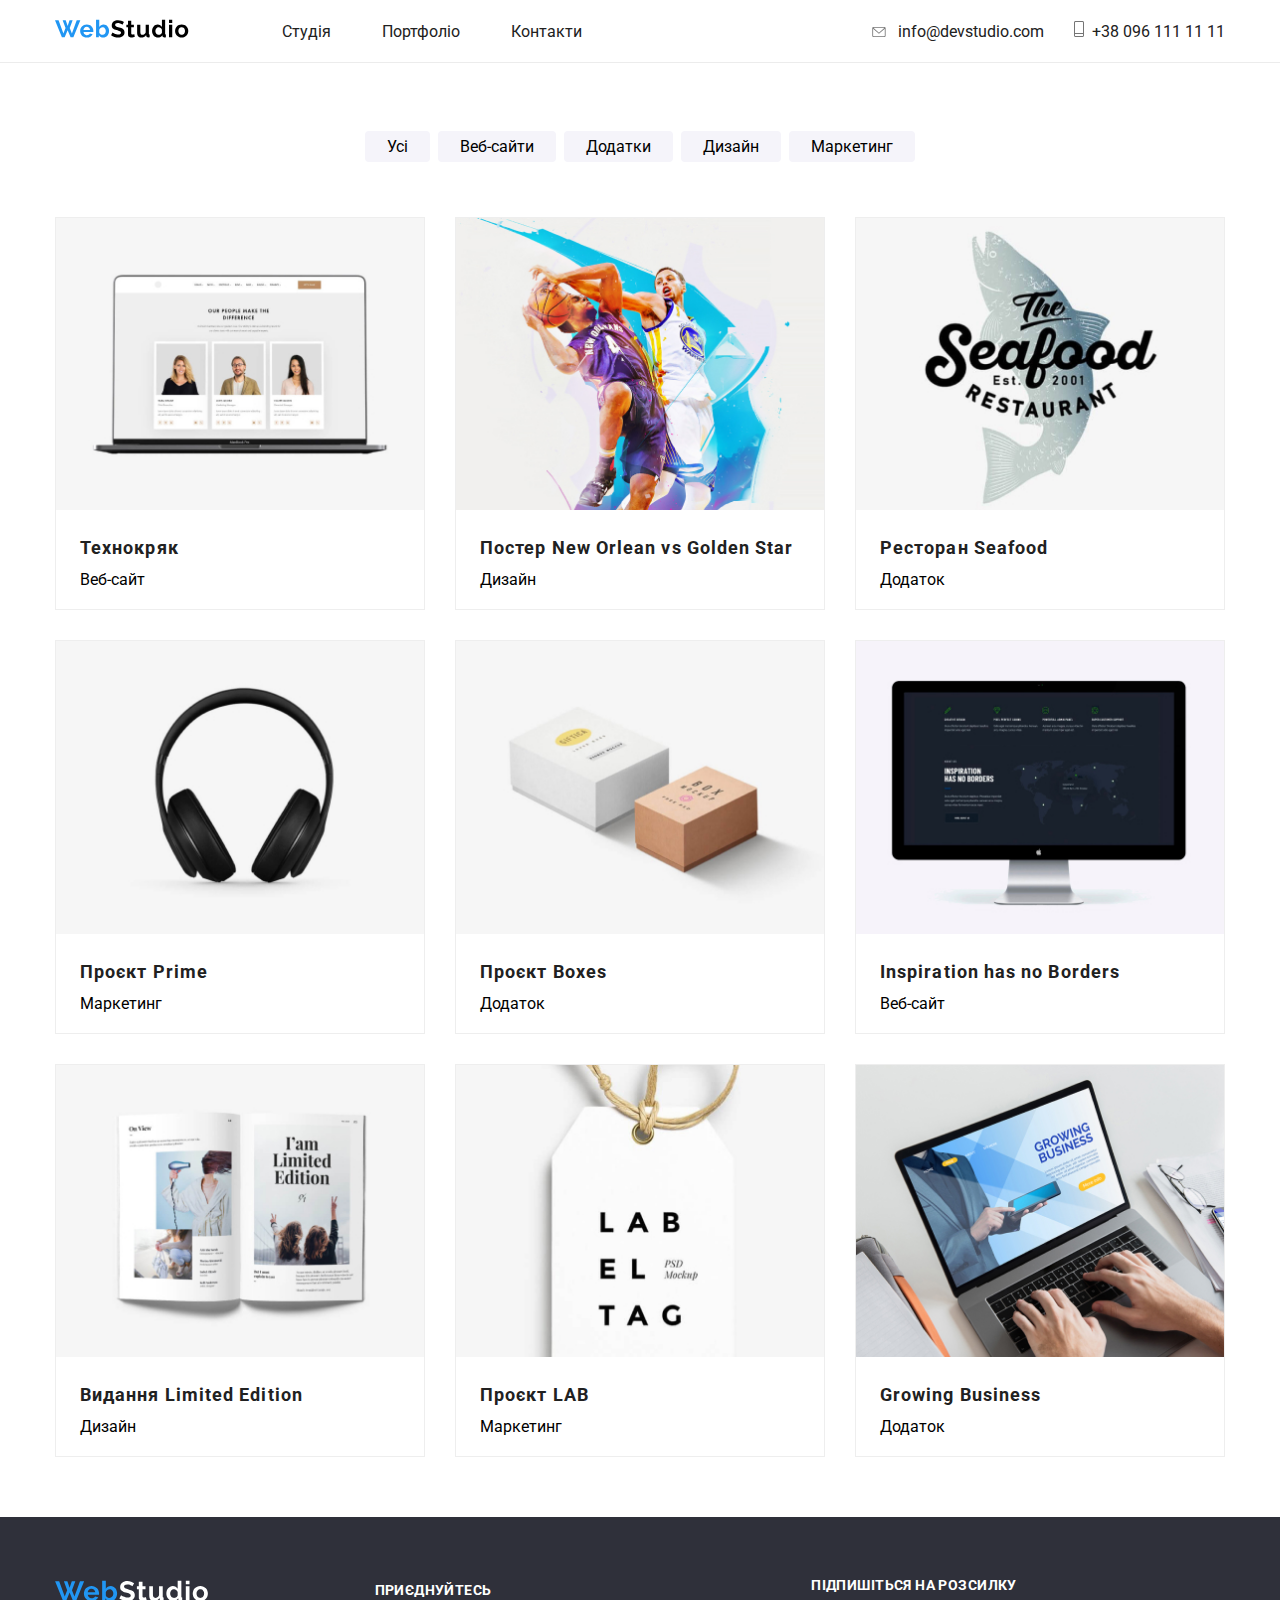
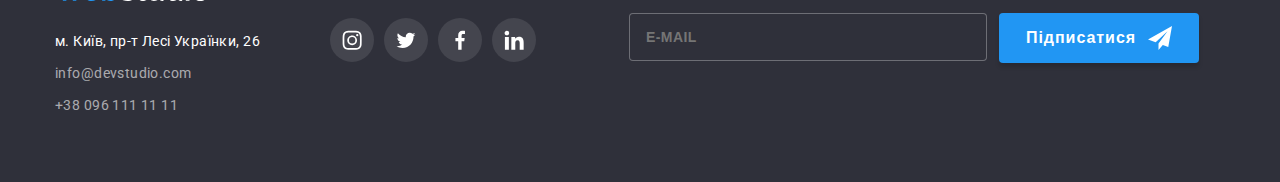
==== commit b06e6245: "burger menu & end project (HTML / CSS)" ====
--- a/gallery.html
+++ b/gallery.html
@@ -24,30 +24,34 @@
                         </svg>
                     </a>
     
-                    <ul class="header-menu">
-                        <li class="menu-item active"><a class="menu-link" href="index.html">Студія</a></li>
-                        <li class="menu-item"><a class="menu-link" href="gallery.html">Портфоліо</a></li>
-                        <li class="menu-item"><a class="menu-link" href="#">Контакти</a></li>
-                    </ul>
+                    <div class="menu-container" data-menu>
+                        <ul class="header-menu">
+                            <li class="menu-item active"><a class="menu-link" href="index.html">Студія</a></li>
+                            <li class="menu-item"><a class="menu-link" href="gallery.html">Портфоліо</a></li>
+                            <li class="menu-item"><a class="menu-link" href="#">Контакти</a></li>
+                        </ul>
+    
+                        <ul class="header-contacts">
+                            <li class="contacts-item">
+                                <a class="contacts-link contacts-mail" href="mailto:info@devstudio.com">
+                                    <svg class="icon-envelope header-icon">
+                                        <use href="images/icons/symbol-defs.svg#icon-envelope"></use>
+                                    </svg>
+                                    info@devstudio.com
+                                </a>
+                            </li>
+                            <li class="contacts-item">
+                                <a class="contacts-link contacts-tel" href="tel:+380961111111">
+                                    <svg class="icon-tel header-icon">
+                                        <use href="images/icons/symbol-defs.svg#icon-tel"></use>
+                                    </svg>+38 096 111 11 11
+                                </a>
+                            </li>
+                        </ul>
+                    </div>
                 </nav>
     
-                <ul class="header-contacts">
-                    <li class="contacts-item">
-                        <a class="contacts-link contacts-mail" href="mailto:info@devstudio.com">
-                            <svg class="icon-envelope header-icon">
-                                <use href="images/icons/symbol-defs.svg#icon-envelope"></use>
-                            </svg>
-                            info@devstudio.com
-                        </a>
-                    </li>
-                    <li class="contacts-item">
-                        <a class="contacts-link contacts-tel" href="tel:+380961111111">
-                            <svg class="icon-tel header-icon">
-                                <use href="images/icons/symbol-defs.svg#icon-tel"></use>
-                            </svg>+38 096 111 11 11
-                        </a>
-                    </li>
-                </ul>
+    
     
                 <button class="header-burger" data-menu-button>
                     <svg class="icon-burger">
--- a/css/main.css
+++ b/css/main.css
@@ -53,20 +53,28 @@
   margin: 0 auto;
 }
 
-.header-page {
-  display: -webkit-box;
-  display: -ms-flexbox;
-  display: flex;
-  -webkit-box-align: center;
-      -ms-flex-align: center;
-          align-items: center;
-  height: 80px;
-}
+.header {
+  position: relative;
+  border-bottom: 1px solid #ECECEC;
+}
+
 @media screen and (max-width: 767px) {
   .header-page {
     -webkit-box-pack: justify;
         -ms-flex-pack: justify;
             justify-content: space-between;
+    display: -webkit-box;
+    display: -ms-flexbox;
+    display: flex;
+    -webkit-box-align: center;
+        -ms-flex-align: center;
+            align-items: center;
+    height: 80px;
+  }
+}
+@media screen and (min-width: 768px) {
+  .header-page {
+    padding: 15px 0;
   }
 }
 
@@ -74,6 +82,9 @@
   display: -webkit-box;
   display: -ms-flexbox;
   display: flex;
+  -webkit-box-align: center;
+      -ms-flex-align: center;
+          align-items: center;
 }
 
 .logo-icon {
@@ -81,17 +92,50 @@
   height: 28px;
 }
 
-.header-menu {
-  display: -webkit-box;
-  display: -ms-flexbox;
-  display: flex;
-  -webkit-box-align: center;
-      -ms-flex-align: center;
-          align-items: center;
-}
+.menu-container.is-open {
+  display: block;
+}
+.menu-container.is-open body {
+  overflow: hidden;
+}
+@media screen and (min-width: 768px) {
+  .menu-container {
+    display: -webkit-box;
+    display: -ms-flexbox;
+    display: flex;
+    -webkit-box-align: center;
+        -ms-flex-align: center;
+            align-items: center;
+    width: 100%;
+  }
+}
+@media screen and (max-width: 767px) {
+  .menu-container {
+    width: 100%;
+    position: absolute;
+    z-index: 1;
+    top: 0;
+    left: 0;
+    width: 100%;
+    height: 5000px;
+    -webkit-box-orient: vertical;
+    -webkit-box-direction: normal;
+        -ms-flex-direction: column;
+            flex-direction: column;
+    background: #fff;
+    display: none;
+  }
+}
+
 @media screen and (min-width: 768px) {
   .header-menu {
     margin-left: 88px;
+    display: -webkit-box;
+    display: -ms-flexbox;
+    display: flex;
+    -webkit-box-align: center;
+        -ms-flex-align: center;
+            align-items: center;
   }
 }
 @media screen and (min-width: 1200px) {
@@ -101,31 +145,54 @@
 }
 @media screen and (max-width: 767px) {
   .header-menu {
-    display: none;
-  }
-}
-
-.menu-item:not(:last-child) {
-  margin-right: 51px;
+    margin-top: 48px;
+    text-align: left;
+    padding-left: 40px;
+  }
+}
+
+@media screen and (min-width: 768px) {
+  .menu-item:not(:last-child) {
+    margin-right: 51px;
+  }
+}
+@media screen and (max-width: 767px) {
+  .menu-item {
+    margin: 0;
+  }
+  .menu-item:not(:last-child) {
+    margin-bottom: 30px;
+  }
 }
 
 .menu-link {
   color: #212121;
-  font-size: 14px;
-  font-weight: 500;
-  letter-spacing: 0.28px;
   padding: 15px 0;
 }
 .menu-link:hover {
   color: #2196F3;
 }
+@media screen and (max-width: 767px) {
+  .menu-link {
+    color: #212121;
+    font-size: 40px;
+    font-weight: 500;
+    letter-spacing: 0.8px;
+  }
+}
 
 .header-contacts {
   margin-left: auto;
 }
+@media screen and (min-width: 768px) {
+  .header-contacts {
+    margin-left: auto;
+  }
+}
 @media screen and (max-width: 767px) {
   .header-contacts {
-    display: none;
+    margin-top: 40px;
+    margin-left: 40px;
   }
 }
 @media screen and (min-width: 1200px) {
@@ -154,22 +221,28 @@
 }
 
 .contacts-link {
-  color: #757575;
-  font-size: 12px;
-  font-weight: 500;
-  letter-spacing: 0.24px;
-  display: -webkit-box;
-  display: -ms-flexbox;
-  display: flex;
-  -webkit-box-align: center;
-      -ms-flex-align: center;
-          align-items: center;
+  padding: 15px 0;
+  color: #212121;
 }
 .contacts-link:hover {
   color: #2196F3;
 }
 .contacts-link:hover .header-icon {
   fill: #2196F3;
+}
+@media screen and (max-width: 767px) {
+  .contacts-link {
+    color: #757575;
+    font-size: 34px;
+    font-weight: 500;
+    letter-spacing: 0.68px;
+  }
+}
+
+@media screen and (max-width: 767px) {
+  .contacts-tel {
+    font-size: 24px;
+  }
 }
 
 .icon-envelope {
@@ -185,6 +258,11 @@
 .header-icon {
   fill: #757575;
   margin-right: 8px;
+}
+@media screen and (max-width: 767px) {
+  .header-icon {
+    display: none;
+  }
 }
 
 .header-burger {
@@ -196,6 +274,7 @@
   background: transparent;
   border: none;
   cursor: pointer;
+  z-index: 5;
 }
 .header-burger.is-open .burger-open {
   display: none;
@@ -259,6 +338,266 @@
   padding: 10px 24px;
   display: block;
   margin: 0 auto;
+}
+
+.hero-backdrop {
+  position: fixed;
+  z-index: 2;
+  top: 0;
+  left: 0;
+  height: 100%;
+  width: 100%;
+  background: rgba(0, 0, 0, 0.2);
+}
+
+.is-hidden {
+  visibility: none;
+  opacity: 0;
+  pointer-events: none;
+}
+
+.hero-backdrop.is-hidden .hero-modal {
+  -webkit-transform: translate(-50%, -50%) scale(0);
+          transform: translate(-50%, -50%) scale(0);
+}
+
+.hero-backdrop.is-hidden {
+  overflow: hidden;
+}
+
+.hero-modal {
+  position: absolute;
+  z-index: 5;
+  border-radius: 4px;
+  background: #FFF;
+  top: 50%;
+  left: 50%;
+  -webkit-transform: translate(-50%, -50%) scale(1);
+          transform: translate(-50%, -50%) scale(1);
+  -webkit-transition: -webkit-transform 250ms;
+  transition: -webkit-transform 250ms;
+  transition: transform 250ms;
+  transition: transform 250ms, -webkit-transform 250ms;
+  max-width: 450px;
+  -webkit-box-sizing: border-box;
+          box-sizing: border-box;
+}
+
+.modal-content {
+  position: relative;
+  padding: 40px;
+  max-width: 100%;
+  max-width: 370px;
+}
+
+.close-button {
+  border-radius: 50%;
+  width: 30px;
+  height: 30px;
+  display: -webkit-box;
+  display: -ms-flexbox;
+  display: flex;
+  -webkit-box-pack: center;
+      -ms-flex-pack: center;
+          justify-content: center;
+  -webkit-box-align: center;
+      -ms-flex-align: center;
+          align-items: center;
+  border: 1px solid rgba(0, 0, 0, 0.1);
+  background: none;
+  cursor: pointer;
+  margin-left: auto;
+  position: absolute;
+  right: 8px;
+  top: 8px;
+}
+
+.icon-close {
+  width: 18px;
+  height: 18px;
+}
+
+.modal-title {
+  color: #212121;
+  text-align: center;
+  font-size: 20px;
+  font-weight: 700;
+  line-height: 30px;
+  letter-spacing: 0.6px;
+  margin-bottom: 12px;
+}
+
+.modal-form {
+  position: relative;
+}
+
+.form-content {
+  display: -webkit-box;
+  display: -ms-flexbox;
+  display: flex;
+  -webkit-box-orient: vertical;
+  -webkit-box-direction: normal;
+      -ms-flex-direction: column;
+          flex-direction: column;
+}
+
+.input-wrap {
+  position: relative;
+  display: -webkit-box;
+  display: -ms-flexbox;
+  display: flex;
+}
+
+.input-wrap input {
+  width: 100%;
+}
+
+.modal-form label {
+  color: #757575;
+  font-size: 12px;
+  font-weight: 400;
+  letter-spacing: 0.12px;
+}
+
+.modal-form label:not(:last-child) {
+  margin-bottom: 4px;
+}
+
+.modal-form input {
+  padding-left: 42px;
+  height: 38px;
+  border: 1px solid rgba(33, 33, 33, 0.2);
+  border-radius: 4px;
+}
+
+.modal-form input:not(.modal-check) {
+  margin-bottom: 10px;
+}
+
+.form-field:focus + .form-icon {
+  fill: #2196F3;
+}
+
+.form-field:focus {
+  outline: 1px solid #2196F3;
+  color: #2196F3;
+}
+
+.icon-person {
+  height: 12px;
+  width: 12px;
+}
+
+.form-icon {
+  position: absolute;
+  padding: 14px 0 14px 15px;
+}
+
+.icon-phone {
+  width: 13px;
+  height: 13px;
+}
+
+.icon-mail {
+  width: 15px;
+  height: 12px;
+}
+
+.form-text {
+  height: 120px;
+  margin-bottom: 20px;
+  padding: 12px 16px;
+  border-color: rgba(33, 33, 33, 0.2);
+}
+.form-text:focus {
+  outline-color: #2196F3;
+  color: #2196F3;
+}
+.form-text::-webkit-input-placeholder {
+  color: rgba(117, 117, 117, 0.5);
+  font-size: 12px;
+  font-weight: 400;
+  letter-spacing: 0.12px;
+}
+.form-text::-moz-placeholder {
+  color: rgba(117, 117, 117, 0.5);
+  font-size: 12px;
+  font-weight: 400;
+  letter-spacing: 0.12px;
+}
+.form-text:-ms-input-placeholder {
+  color: rgba(117, 117, 117, 0.5);
+  font-size: 12px;
+  font-weight: 400;
+  letter-spacing: 0.12px;
+}
+.form-text::-ms-input-placeholder {
+  color: rgba(117, 117, 117, 0.5);
+  font-size: 12px;
+  font-weight: 400;
+  letter-spacing: 0.12px;
+}
+.form-text::placeholder {
+  color: rgba(117, 117, 117, 0.5);
+  font-size: 12px;
+  font-weight: 400;
+  letter-spacing: 0.12px;
+}
+
+.form-privacy {
+  margin-bottom: 30px;
+  display: -webkit-box;
+  display: -ms-flexbox;
+  display: flex;
+  -webkit-box-align: center;
+      -ms-flex-align: center;
+          align-items: center;
+}
+
+.modal-check {
+  width: 16px;
+  height: 15px;
+}
+
+.privacy-text {
+  color: #757575;
+  font-size: 12px;
+  font-weight: 400;
+  letter-spacing: 0.36px;
+  margin-left: 8px;
+}
+
+.privacy-link {
+  color: #2196F3;
+  font-size: 12px;
+  font-weight: 400;
+  line-height: 24px;
+  letter-spacing: 0.42px;
+  text-decoration-line: underline;
+}
+
+.form-button {
+  text-align: center;
+}
+
+.modal-button {
+  padding: 10px 52px;
+  cursor: pointer;
+  border: none;
+  border-radius: 4px;
+  background: #2196F3;
+  -webkit-box-shadow: 0px 4px 4px 0px rgba(0, 0, 0, 0.15);
+          box-shadow: 0px 4px 4px 0px rgba(0, 0, 0, 0.15);
+  color: #FFF;
+  text-align: center;
+  font-size: 16px;
+  font-weight: 700;
+  line-height: 187.5%;
+  letter-spacing: 0.96px;
+}
+
+.header-burger {
+  z-index: 1;
 }
 
 .advantages {
@@ -914,11 +1253,18 @@
 .gallery-item:hover .gallery-overlay {
   -webkit-transform: translateY(0);
           transform: translateY(0);
+  opacity: 1;
 }
 @media screen and (min-width: 768px) {
   .gallery-item {
     margin: 15px;
     width: calc((100% - 60px) / 2);
+  }
+}
+@media screen and (min-width: 1200px) {
+  .gallery-item {
+    margin: 15px;
+    width: calc((100% - 90px) / 3);
   }
 }
 
@@ -927,11 +1273,13 @@
   overflow: hidden;
   height: 294px;
   margin-bottom: 20px;
+  height: auto;
 }
 
 .gallery-image {
   width: 100%;
   height: 100%;
+  display: block;
 }
 
 .gallery-overlay {
@@ -945,6 +1293,7 @@
   transition: 250ms;
   -webkit-transform: translateY(100%);
           transform: translateY(100%);
+  opacity: 0;
 }
 
 .gallery-hover {
